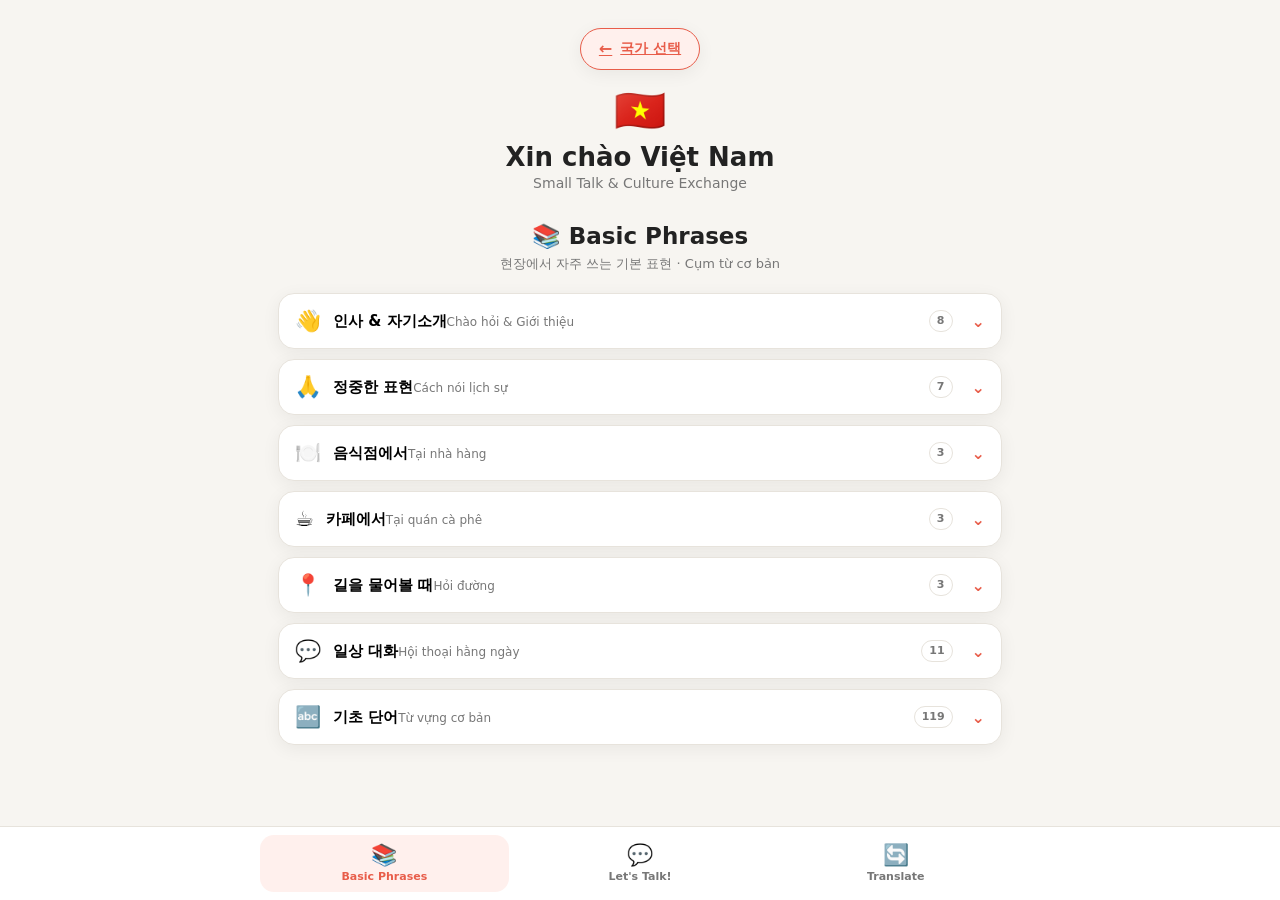
==== vietnam/index.html @ c441cb1d "Add files via upload" ====
<!DOCTYPE html>

<html lang="ko">
<head>
<meta charset="utf-8"/>
<meta content="width=device-width,initial-scale=1,viewport-fit=cover" name="viewport"/>
<meta content="#f7f5f1" name="theme-color"/>
<meta content="yes" name="mobile-web-app-capable"/>
<meta content="yes" name="apple-mobile-web-app-capable"/>
<meta content="default" name="apple-mobile-web-app-status-bar-style"/>
<meta content="HelloWorld" name="apple-mobile-web-app-title"/>
<link href="../manifest.webmanifest" rel="manifest"/>
<link href="../icons/icon-192.png" rel="apple-touch-icon"/>
<title>HelloWorld — Vietnam</title>
<link rel="stylesheet" href="../css/style.css">
</head>
<body>
<div class="app">
<header>
<a class="back" href="../index.html"><span class="back-arrow">←</span> 국가 선택</a>
<div class="logo">🇻🇳</div>
<h1>Xin chào Việt Nam</h1>
<div class="subtitle">Small Talk &amp; Culture Exchange</div>
</header>
<main>
<section class="screen" id="basic">
<div class="section-title">
<h2>📚 Basic Phrases</h2>
<p>현장에서 자주 쓰는 기본 표현 · Cụm từ cơ bản</p>
</div>
<div class="basic-accordion">
<div class="basic-item">
<button class="basic-toggle" id="basic-btn-0" onclick="toggleBasic(0)" type="button"><span class="basic-icon">👋</span><span class="basic-title"><span class="basic-ko">인사 &amp; 자기소개</span><span class="basic-id">Chào hỏi &amp; Giới thiệu</span></span><span class="basic-arrow">⌄</span></button>
<div class="basic-panel" id="basic-panel-0"><div class="phrase-list"><div class="phrase"><div class="ko">안녕하세요.</div><div class="vi">Xin chào!</div><div class="pron">씬 짜오</div></div><div class="phrase"><div class="ko">저는 한국에서 왔어요.</div><div class="vi">Tôi đến từ Hàn Quốc.</div><div class="pron">또이 덴 뜨 하안 꾸옥</div></div><div class="phrase"><div class="ko">만나서 반가워요.</div><div class="vi">Rất vui được gặp bạn.</div><div class="pron">럿 부이 드억 갑 반</div></div><div class="phrase"><div class="ko">이름이 뭐예요?</div><div class="vi">Bạn tên là gì?</div><div class="pron">반 뗀 라 지?</div></div><div class="phrase"><div class="ko">제 이름은 ○○이에요.</div><div class="vi">Tên tôi là ○○.</div><div class="pron">뗀 또이 라 ○○</div></div><div class="phrase"><div class="ko">어디에서 왔어요?</div><div class="vi">Bạn đến từ đâu?</div><div class="pron">반 덴 뜨 더우?</div></div><div class="phrase"><div class="ko">베트남에 처음 왔어요.</div><div class="vi">Đây là lần đầu tôi đến Việt Nam.</div><div class="pron">데이 라 런 더우 또이 덴 비엣 남</div></div><div class="phrase"><div class="ko">베트남이 좋아요.</div><div class="vi">Tôi thích Việt Nam.</div><div class="pron">또이 틱 비엣 남</div></div></div></div>
</div>
<div class="basic-item">
<button class="basic-toggle" id="basic-btn-1" onclick="toggleBasic(1)" type="button"><span class="basic-icon">🙏</span><span class="basic-title"><span class="basic-ko">정중한 표현</span><span class="basic-id">Cách nói lịch sự</span></span><span class="basic-arrow">⌄</span></button>
<div class="basic-panel" id="basic-panel-1"><div class="phrase-list"><div class="phrase"><div class="ko">감사합니다.</div><div class="vi">Cảm ơn.</div><div class="pron">깜 언</div></div><div class="phrase"><div class="ko">미안해요.</div><div class="vi">Xin lỗi.</div><div class="pron">씬 로이</div></div><div class="phrase"><div class="ko">괜찮습니다.</div><div class="vi">Không sao.</div><div class="pron">콩 싸오</div></div><div class="phrase"><div class="ko">부탁드려요.</div><div class="vi">Làm ơn nhé.</div><div class="pron">람 언 녜</div></div><div class="phrase"><div class="ko">잠시만 기다려 주세요.</div><div class="vi">Vui lòng đợi một chút.</div><div class="pron">부이 롱 더이 못 쭛</div></div><div class="phrase"><div class="ko">다시 말씀해 주세요.</div><div class="vi">Vui lòng nói lại.</div><div class="pron">부이 롱 노이 라이</div></div><div class="phrase"><div class="ko">잘 모르겠어요.</div><div class="vi">Tôi không hiểu rõ.</div><div class="pron">또이 콩 히우 로</div></div></div></div>
</div>
<div class="basic-item">
<button class="basic-toggle" id="basic-btn-2" onclick="toggleBasic(2)" type="button"><span class="basic-icon">🍽️</span><span class="basic-title"><span class="basic-ko">음식점에서</span><span class="basic-id">Tại nhà hàng</span></span><span class="basic-arrow">⌄</span></button>
<div class="basic-panel" id="basic-panel-2">
<div class="basic-kiosk-card">
<div class="basic-kiosk-title">🍽️ 자주 쓰는 표현</div>
<button class="kiosk-action" onclick="openKiosk('food-order')" type="button">🍽️ ○○ 주세요</button>
<button class="kiosk-action" onclick="openKiosk('food-question')" type="button">❓ ○○인가요?</button>
<button class="kiosk-action" onclick="openKiosk('food-request')" type="button">🙏 요청하기</button>
<div class="kiosk-result" hidden="" id="kiosk-result-food"></div>
</div>
<div class="basic-extra-title">다른 표현</div>
<div class="phrase-list">
<div class="phrase"><div class="ko">메뉴판을 볼 수 있을까요?</div><div class="vi">Tôi có thể xem thực đơn được không?</div><div class="pron">또이 꼬 테 쎔 특 던 드억 콩?</div></div>
<div class="phrase"><div class="ko">계산해 주세요.</div><div class="vi">Tính tiền giúp tôi.</div><div class="pron">띤 띠엔 줍 또이</div></div>
<div class="phrase"><div class="ko">물 한 병 주세요.</div><div class="vi">Cho tôi một chai nước.</div><div class="pron">쪼 또이 못 짜이 느억</div></div>
</div>
</div>
</div>
<div class="basic-item">
<button class="basic-toggle" id="basic-btn-3" onclick="toggleBasic(3)" type="button"><span class="basic-icon">☕</span><span class="basic-title"><span class="basic-ko">카페에서</span><span class="basic-id">Tại quán cà phê</span></span><span class="basic-arrow">⌄</span></button>
<div class="basic-panel" id="basic-panel-3">
<div class="basic-kiosk-card">
<div class="basic-kiosk-title">☕ 주문하기</div>
<button class="kiosk-action" onclick="openKiosk('cafe-menu')" type="button">☕ 메뉴 선택</button>
<button class="kiosk-action" onclick="openKiosk('cafe-option')" type="button">⚙️ 옵션 선택</button>
<div class="kiosk-result" hidden="" id="kiosk-result-cafe"></div>
</div>
<div class="basic-extra-title">다른 표현</div>
<div class="phrase-list">
<div class="phrase"><div class="ko">여기서 마실게요.</div><div class="vi">Tôi sẽ uống ở đây.</div><div class="pron">또이 세 우옹 어 데이</div></div>
<div class="phrase"><div class="ko">포장해 주세요.</div><div class="vi">Làm ơn gói mang đi.</div><div class="pron">람 언 고이 망 디</div></div>
<div class="phrase"><div class="ko">여기 좀 닦아 주세요.</div><div class="vi">Vui lòng lau chỗ này giúp tôi.</div><div class="pron">부이 롱 러우 쪼 나이 줍 또이</div></div>
</div>
</div>
</div>
<div class="basic-item">
<button class="basic-toggle" id="basic-btn-4" onclick="toggleBasic(4)" type="button"><span class="basic-icon">📍</span><span class="basic-title"><span class="basic-ko">길을 물어볼 때</span><span class="basic-id">Hỏi đường</span></span><span class="basic-arrow">⌄</span></button>
<div class="basic-panel" id="basic-panel-4">
<div class="basic-kiosk-card">
<div class="basic-kiosk-title">📍 장소를 선택하세요</div>
<button class="kiosk-action" onclick="openKiosk('loc-place')" type="button">📍 장소 선택</button>
<div class="kiosk-result" hidden="" id="kiosk-result-loc"></div>
</div>
<div class="basic-extra-title">다른 표현</div>
<div class="phrase-list">
<div class="phrase"><div class="ko">여기가 어디예요?</div><div class="vi">Đây là đâu?</div><div class="pron">데이 라 더우?</div></div>
<div class="phrase"><div class="ko">얼마나 걸려요?</div><div class="vi">Mất bao lâu?</div><div class="pron">멋 바오 러우?</div></div>
<div class="phrase"><div class="ko">도와주실 수 있나요?</div><div class="vi">Bạn có thể giúp tôi không?</div><div class="pron">반 꼬 테 줍 또이 콩?</div></div>
</div>
</div>
</div>
<div class="basic-item">
<button class="basic-toggle" id="basic-btn-5" onclick="toggleBasic(5)" type="button"><span class="basic-icon">💬</span><span class="basic-title"><span class="basic-ko">일상 대화</span><span class="basic-id">Hội thoại hằng ngày</span></span><span class="basic-arrow">⌄</span></button>
<div class="basic-panel" id="basic-panel-5"><div class="phrase-list"><div class="phrase"><div class="ko">오늘 어때요?</div><div class="vi">Hôm nay bạn thế nào?</div><div class="pron">홈 나이 반 테 나오?</div></div><div class="phrase"><div class="ko">무슨 일을 하세요?</div><div class="vi">Bạn làm nghề gì?</div><div class="pron">반 람 응에 지?</div></div><div class="phrase"><div class="ko">학생이에요?</div><div class="vi">Bạn là sinh viên à?</div><div class="pron">반 라 신 비엔 아?</div></div><div class="phrase"><div class="ko">무엇을 공부하세요?</div><div class="vi">Bạn học gì?</div><div class="pron">반 혹 지?</div></div><div class="phrase"><div class="ko">취미가 뭐예요?</div><div class="vi">Sở thích của bạn là gì?</div><div class="pron">서 틱 꾸어 반 라 지?</div></div><div class="phrase"><div class="ko">음악을 좋아해요?</div><div class="vi">Bạn thích âm nhạc không?</div><div class="pron">반 틱 암 녁 콩?</div></div><div class="phrase"><div class="ko">축구를 좋아해요?</div><div class="vi">Bạn thích bóng đá không?</div><div class="pron">반 틱 봉 다 콩?</div></div><div class="phrase"><div class="ko">한국 음식 좋아해요?</div><div class="vi">Bạn thích món ăn Hàn Quốc không?</div><div class="pron">반 틱 몬 안 한 꾸옥 콩?</div></div><div class="phrase"><div class="ko">한국에 가본 적 있어요?</div><div class="vi">Bạn đã từng đến Hàn Quốc chưa?</div><div class="pron">반 다 뜽 덴 한 꾸옥 쯔어?</div></div><div class="phrase"><div class="ko">주말에는 무엇을 해요?</div><div class="vi">Cuối tuần bạn thường làm gì?</div><div class="pron">꾸오이 뚜언 반 트엉 람 지?</div></div><div class="phrase"><div class="ko">오늘 날씨가 좋네요.</div><div class="vi">Hôm nay thời tiết đẹp nhỉ.</div><div class="pron">홈 나이 터이 띠엣 데프 니</div></div></div></div>
</div>
<div class="basic-item">
<button class="basic-toggle" id="basic-btn-6" onclick="toggleBasic(6)" type="button"><span class="basic-icon">🔤</span><span class="basic-title"><span class="basic-ko">기초 단어</span><span class="basic-id">Từ vựng cơ bản</span></span><span class="basic-arrow">⌄</span></button>
<div class="basic-panel" id="basic-panel-6"><div class="basic-sub-list"><div class="basic-subitem">
<button class="basic-sub-toggle" id="basic-sub-btn-vocab-people" onclick="toggleBasicSub('vocab-people')" type="button"><span class="basic-sub-title">🔤 사람</span><span class="basic-sub-arrow">⌄</span></button>
<div class="basic-sub-panel" id="basic-sub-panel-vocab-people"><div class="phrase-list"><div class="phrase"><div class="ko">나 / 저</div><div class="vi">Tôi / tôi</div><div class="pron">또이</div></div><div class="phrase"><div class="ko">너 / 당신</div><div class="vi">Bạn / anh / chị</div><div class="pron">반</div></div><div class="phrase"><div class="ko">당신</div><div class="vi">Bạn / anh / chị</div><div class="pron">반</div></div><div class="phrase"><div class="ko">우리</div><div class="vi">Chúng tôi / chúng ta</div><div class="pron">쭝 또이 / 쭝 따</div></div><div class="phrase"><div class="ko">그들</div><div class="vi">Họ</div><div class="pron">호</div></div><div class="phrase"><div class="ko">친구</div><div class="vi">Bạn bè</div><div class="pron">반 베</div></div><div class="phrase"><div class="ko">사람</div><div class="vi">Người</div><div class="pron">응으어이</div></div><div class="phrase"><div class="ko">남자</div><div class="vi">Đàn ông</div><div class="pron">단 옹</div></div><div class="phrase"><div class="ko">여자</div><div class="vi">Phụ nữ</div><div class="pron">푸 녀</div></div></div></div>
</div><div class="basic-subitem">
<button class="basic-sub-toggle" id="basic-sub-btn-vocab-question" onclick="toggleBasicSub('vocab-question')" type="button"><span class="basic-sub-title">🔤 의문사</span><span class="basic-sub-arrow">⌄</span></button>
<div class="basic-sub-panel" id="basic-sub-panel-vocab-question"><div class="phrase-list"><div class="phrase"><div class="ko">무엇</div><div class="vi">Gì</div><div class="pron">지</div></div><div class="phrase"><div class="ko">누구</div><div class="vi">Ai</div><div class="pron">아이</div></div><div class="phrase"><div class="ko">어디</div><div class="vi">Ở đâu</div><div class="pron">어 더우</div></div><div class="phrase"><div class="ko">언제</div><div class="vi">Khi nào</div><div class="pron">키 나오</div></div><div class="phrase"><div class="ko">왜</div><div class="vi">Tại sao</div><div class="pron">따이 싸오</div></div><div class="phrase"><div class="ko">어떻게</div><div class="vi">Như thế nào</div><div class="pron">느 테 나오</div></div><div class="phrase"><div class="ko">얼마 / 몇</div><div class="vi">Bao nhiêu / mấy</div><div class="pron">바오 니에우 / 머이</div></div><div class="phrase"><div class="ko">어느</div><div class="vi">Nào</div><div class="pron">나오</div></div></div></div>
</div><div class="basic-subitem">
<button class="basic-sub-toggle" id="basic-sub-btn-vocab-verbs" onclick="toggleBasicSub('vocab-verbs')" type="button"><span class="basic-sub-title">🔤 기본 동사</span><span class="basic-sub-arrow">⌄</span></button>
<div class="basic-sub-panel" id="basic-sub-panel-vocab-verbs"><div class="phrase-list"><div class="phrase"><div class="ko">있다</div><div class="vi">Có</div><div class="pron">꼬</div></div><div class="phrase"><div class="ko">없다</div><div class="vi">Không có</div><div class="pron">콩 꼬</div></div><div class="phrase"><div class="ko">먹다</div><div class="vi">Ăn</div><div class="pron">안</div></div><div class="phrase"><div class="ko">마시다</div><div class="vi">Uống</div><div class="pron">우옹</div></div><div class="phrase"><div class="ko">가다</div><div class="vi">Đi</div><div class="pron">디</div></div><div class="phrase"><div class="ko">오다</div><div class="vi">Đến</div><div class="pron">덴</div></div><div class="phrase"><div class="ko">보다</div><div class="vi">Xem</div><div class="pron">쎔</div></div><div class="phrase"><div class="ko">알다</div><div class="vi">Biết</div><div class="pron">비엣</div></div><div class="phrase"><div class="ko">이해하다</div><div class="vi">Hiểu</div><div class="pron">히에우</div></div><div class="phrase"><div class="ko">말하다</div><div class="vi">Nói</div><div class="pron">노이</div></div><div class="phrase"><div class="ko">듣다</div><div class="vi">Nghe</div><div class="pron">응에</div></div><div class="phrase"><div class="ko">기다리다</div><div class="vi">Chờ</div><div class="pron">쩌</div></div><div class="phrase"><div class="ko">도와주다</div><div class="vi">Giúp</div><div class="pron">줍</div></div><div class="phrase"><div class="ko">사다</div><div class="vi">Mua</div><div class="pron">무어</div></div><div class="phrase"><div class="ko">주다</div><div class="vi">Cho</div><div class="pron">쪼</div></div><div class="phrase"><div class="ko">가져오다</div><div class="vi">Mang đến</div><div class="pron">망 덴</div></div><div class="phrase"><div class="ko">찾다</div><div class="vi">Tìm</div><div class="pron">띰</div></div><div class="phrase"><div class="ko">좋아하다</div><div class="vi">Thích</div><div class="pron">틱</div></div><div class="phrase"><div class="ko">원하다</div><div class="vi">Muốn</div><div class="pron">무온</div></div><div class="phrase"><div class="ko">할 수 있다</div><div class="vi">Có thể</div><div class="pron">꼬 테</div></div><div class="phrase"><div class="ko">해도 된다</div><div class="vi">Được phép</div><div class="pron">드억 펩</div></div></div></div>
</div><div class="basic-subitem">
<button class="basic-sub-toggle" id="basic-sub-btn-vocab-state" onclick="toggleBasicSub('vocab-state')" type="button"><span class="basic-sub-title">🔤 상태·성질</span><span class="basic-sub-arrow">⌄</span></button>
<div class="basic-sub-panel" id="basic-sub-panel-vocab-state"><div class="phrase-list"><div class="phrase"><div class="ko">좋다</div><div class="vi">Tốt</div><div class="pron">똣</div></div><div class="phrase"><div class="ko">맛있다</div><div class="vi">Ngon</div><div class="pron">응온</div></div><div class="phrase"><div class="ko">맵다</div><div class="vi">Cay</div><div class="pron">까이</div></div><div class="phrase"><div class="ko">달다</div><div class="vi">Ngọt</div><div class="pron">응옷</div></div><div class="phrase"><div class="ko">뜨겁다</div><div class="vi">Nóng</div><div class="pron">농</div></div><div class="phrase"><div class="ko">차갑다</div><div class="vi">Lạnh</div><div class="pron">라인</div></div><div class="phrase"><div class="ko">크다</div><div class="vi">Lớn</div><div class="pron">런</div></div><div class="phrase"><div class="ko">작다</div><div class="vi">Nhỏ</div><div class="pron">뇨</div></div><div class="phrase"><div class="ko">많다</div><div class="vi">Nhiều</div><div class="pron">니에우</div></div><div class="phrase"><div class="ko">적다 / 조금</div><div class="vi">Ít / một chút</div><div class="pron">잇 / 못 쭛</div></div><div class="phrase"><div class="ko">빠르다</div><div class="vi">Nhanh</div><div class="pron">냐인</div></div><div class="phrase"><div class="ko">느리다</div><div class="vi">Chậm</div><div class="pron">쩜</div></div><div class="phrase"><div class="ko">비싸다</div><div class="vi">Đắt</div><div class="pron">닷</div></div><div class="phrase"><div class="ko">싸다</div><div class="vi">Rẻ</div><div class="pron">제</div></div><div class="phrase"><div class="ko">쉽다</div><div class="vi">Dễ</div><div class="pron">제</div></div><div class="phrase"><div class="ko">어렵다</div><div class="vi">Khó</div><div class="pron">코</div></div><div class="phrase"><div class="ko">바쁘다</div><div class="vi">Bận</div><div class="pron">번</div></div><div class="phrase"><div class="ko">피곤하다</div><div class="vi">Mệt</div><div class="pron">멧</div></div><div class="phrase"><div class="ko">괜찮다</div><div class="vi">Ổn</div><div class="pron">온</div></div></div></div>
</div><div class="basic-subitem">
<button class="basic-sub-toggle" id="basic-sub-btn-vocab-time" onclick="toggleBasicSub('vocab-time')" type="button"><span class="basic-sub-title">🔤 시간</span><span class="basic-sub-arrow">⌄</span></button>
<div class="basic-sub-panel" id="basic-sub-panel-vocab-time"><div class="phrase-list"><div class="phrase"><div class="ko">지금</div><div class="vi">Bây giờ</div><div class="pron">바이 저</div></div><div class="phrase"><div class="ko">오늘</div><div class="vi">Hôm nay</div><div class="pron">홈 나이</div></div><div class="phrase"><div class="ko">내일</div><div class="vi">Ngày mai</div><div class="pron">응아이 마이</div></div><div class="phrase"><div class="ko">어제</div><div class="vi">Hôm qua</div><div class="pron">홈 꽈</div></div><div class="phrase"><div class="ko">아침</div><div class="vi">Buổi sáng</div><div class="pron">부오이 싸앙</div></div><div class="phrase"><div class="ko">점심</div><div class="vi">Buổi trưa</div><div class="pron">부오이 쯩</div></div><div class="phrase"><div class="ko">저녁</div><div class="vi">Buổi tối</div><div class="pron">부오이 또이</div></div><div class="phrase"><div class="ko">나중에</div><div class="vi">Lát nữa</div><div class="pron">랏 느어</div></div><div class="phrase"><div class="ko">지금 바로</div><div class="vi">Ngay bây giờ</div><div class="pron">응아이 바이 저</div></div></div></div>
</div><div class="basic-subitem">
<button class="basic-sub-toggle" id="basic-sub-btn-vocab-places" onclick="toggleBasicSub('vocab-places')" type="button"><span class="basic-sub-title">🔤 장소</span><span class="basic-sub-arrow">⌄</span></button>
<div class="basic-sub-panel" id="basic-sub-panel-vocab-places"><div class="phrase-list"><div class="phrase"><div class="ko">여기</div><div class="vi">Ở đây</div><div class="pron">어 데이</div></div><div class="phrase"><div class="ko">거기 / 저기</div><div class="vi">Ở đó / đằng kia</div><div class="pron">어 도 / 당 끼아</div></div><div class="phrase"><div class="ko">화장실</div><div class="vi">Nhà vệ sinh</div><div class="pron">냐 베 신</div></div><div class="phrase"><div class="ko">식당</div><div class="vi">Nhà hàng</div><div class="pron">냐 항</div></div><div class="phrase"><div class="ko">카페</div><div class="vi">Quán cà phê</div><div class="pron">꽌 까 페</div></div><div class="phrase"><div class="ko">편의점</div><div class="vi">Cửa hàng tiện lợi</div><div class="pron">끄어 항 띠엔 러이</div></div><div class="phrase"><div class="ko">약국</div><div class="vi">Nhà thuốc</div><div class="pron">냐 투옥</div></div><div class="phrase"><div class="ko">병원</div><div class="vi">Bệnh viện</div><div class="pron">베엔 비엔</div></div><div class="phrase"><div class="ko">공항</div><div class="vi">Sân bay</div><div class="pron">선 바이</div></div><div class="phrase"><div class="ko">호텔</div><div class="vi">Khách sạn</div><div class="pron">칵 싼</div></div><div class="phrase"><div class="ko">은행</div><div class="vi">Ngân hàng</div><div class="pron">응언 항</div></div><div class="phrase"><div class="ko">시장</div><div class="vi">Chợ</div><div class="pron">쩌</div></div><div class="phrase"><div class="ko">상점</div><div class="vi">Cửa hàng</div><div class="pron">끄어 항</div></div></div></div>
</div><div class="basic-subitem">
<button class="basic-sub-toggle" id="basic-sub-btn-vocab-food" onclick="toggleBasicSub('vocab-food')" type="button"><span class="basic-sub-title">🔤 음식·음료</span><span class="basic-sub-arrow">⌄</span></button>
<div class="basic-sub-panel" id="basic-sub-panel-vocab-food"><div class="phrase-list"><div class="phrase"><div class="ko">음식</div><div class="vi">Đồ ăn</div><div class="pron">도 안</div></div><div class="phrase"><div class="ko">물</div><div class="vi">Nước</div><div class="pron">느억</div></div><div class="phrase"><div class="ko">밥</div><div class="vi">Cơm</div><div class="pron">껌</div></div><div class="phrase"><div class="ko">커피</div><div class="vi">Cà phê</div><div class="pron">까 페</div></div><div class="phrase"><div class="ko">차</div><div class="vi">Trà</div><div class="pron">짜</div></div><div class="phrase"><div class="ko">우유</div><div class="vi">Sữa</div><div class="pron">쓰어</div></div><div class="phrase"><div class="ko">설탕</div><div class="vi">Đường</div><div class="pron">드엉</div></div><div class="phrase"><div class="ko">닭고기</div><div class="vi">Thịt gà</div><div class="pron">띳 가</div></div><div class="phrase"><div class="ko">소고기</div><div class="vi">Thịt bò</div><div class="pron">띳 보</div></div><div class="phrase"><div class="ko">돼지고기</div><div class="vi">Thịt heo</div><div class="pron">띳 헤오</div></div><div class="phrase"><div class="ko">생선</div><div class="vi">Cá</div><div class="pron">까</div></div><div class="phrase"><div class="ko">채소</div><div class="vi">Rau</div><div class="pron">라우</div></div><div class="phrase"><div class="ko">과일</div><div class="vi">Trái cây</div><div class="pron">짜이 꺼이</div></div></div></div>
</div><div class="basic-subitem">
<button class="basic-sub-toggle" id="basic-sub-btn-vocab-direction" onclick="toggleBasicSub('vocab-direction')" type="button"><span class="basic-sub-title">🔤 방향·위치</span><span class="basic-sub-arrow">⌄</span></button>
<div class="basic-sub-panel" id="basic-sub-panel-vocab-direction"><div class="phrase-list"><div class="phrase"><div class="ko">왼쪽</div><div class="vi">Bên trái</div><div class="pron">벤 짜이</div></div><div class="phrase"><div class="ko">오른쪽</div><div class="vi">Bên phải</div><div class="pron">벤 파이</div></div><div class="phrase"><div class="ko">앞</div><div class="vi">Phía trước</div><div class="pron">피아 쯔억</div></div><div class="phrase"><div class="ko">뒤</div><div class="vi">Phía sau</div><div class="pron">피아 싸우</div></div><div class="phrase"><div class="ko">위</div><div class="vi">Phía trên</div><div class="pron">피아 쩬</div></div><div class="phrase"><div class="ko">아래</div><div class="vi">Phía dưới</div><div class="pron">피아 즈어이</div></div><div class="phrase"><div class="ko">안</div><div class="vi">Bên trong</div><div class="pron">벤 쫑</div></div><div class="phrase"><div class="ko">밖</div><div class="vi">Bên ngoài</div><div class="pron">벤 응오아이</div></div><div class="phrase"><div class="ko">가까이</div><div class="vi">Gần</div><div class="pron">건</div></div><div class="phrase"><div class="ko">멀리</div><div class="vi">Xa</div><div class="pron">싸</div></div></div></div>
</div><div class="basic-subitem">
<button class="basic-sub-toggle" id="basic-sub-btn-vocab-numbers" onclick="toggleBasicSub('vocab-numbers')" type="button"><span class="basic-sub-title">🔤 숫자</span><span class="basic-sub-arrow">⌄</span></button>
<div class="basic-sub-panel" id="basic-sub-panel-vocab-numbers"><div class="phrase-list"><div class="phrase"><div class="ko">하나</div><div class="vi">Một</div><div class="pron">못</div></div><div class="phrase"><div class="ko">둘</div><div class="vi">Hai</div><div class="pron">하이</div></div><div class="phrase"><div class="ko">셋</div><div class="vi">Ba</div><div class="pron">바</div></div><div class="phrase"><div class="ko">넷</div><div class="vi">Bốn</div><div class="pron">본</div></div><div class="phrase"><div class="ko">다섯</div><div class="vi">Năm</div><div class="pron">남</div></div><div class="phrase"><div class="ko">여섯</div><div class="vi">Sáu</div><div class="pron">싸우</div></div><div class="phrase"><div class="ko">일곱</div><div class="vi">Bảy</div><div class="pron">바이</div></div><div class="phrase"><div class="ko">여덟</div><div class="vi">Tám</div><div class="pron">땀</div></div><div class="phrase"><div class="ko">아홉</div><div class="vi">Chín</div><div class="pron">찐</div></div><div class="phrase"><div class="ko">열</div><div class="vi">Mười</div><div class="pron">므어이</div></div></div></div>
</div><div class="basic-subitem">
<button class="basic-sub-toggle" id="basic-sub-btn-vocab-polite" onclick="toggleBasicSub('vocab-polite')" type="button"><span class="basic-sub-title">🔤 기본 표현</span><span class="basic-sub-arrow">⌄</span></button>
<div class="basic-sub-panel" id="basic-sub-panel-vocab-polite"><div class="phrase-list"><div class="phrase"><div class="ko">네 / 예</div><div class="vi">Vâng / dạ</div><div class="pron">봉 / 자</div></div><div class="phrase"><div class="ko">아니요</div><div class="vi">Không</div><div class="pron">콩</div></div><div class="phrase"><div class="ko">감사합니다</div><div class="vi">Cảm ơn</div><div class="pron">깜 언</div></div><div class="phrase"><div class="ko">미안해요</div><div class="vi">Xin lỗi</div><div class="pron">씬 로이</div></div><div class="phrase"><div class="ko">부탁해요</div><div class="vi">Làm ơn</div><div class="pron">람 언</div></div><div class="phrase"><div class="ko">괜찮아요</div><div class="vi">Không sao</div><div class="pron">콩 싸오</div></div><div class="phrase"><div class="ko">잠시만</div><div class="vi">Một chút / chờ một chút</div><div class="pron">못 쭛 / 쪄 못 쭛</div></div></div></div>
</div></div></div>
</div>
</div>
</section>
<section class="screen" hidden="" id="talk">
<div class="section-title">
<h2>💬 Let's Talk!</h2>
<p>대화 주제를 선택하세요 · Chọn chủ đề trò chuyện</p>
</div>
<div class="topic-grid" id="topicPicker">
<button class="topic" onclick="openTopic('food')"><div class="emoji">🍜</div><div class="ko">음식 &amp; 카페</div><div class="vi">Ẩm thực &amp; Cà phê</div></button>
<button class="topic" onclick="openTopic('music')"><div class="emoji">🎵</div><div class="ko">음악</div><div class="vi">Âm nhạc</div></button>
<button class="topic" onclick="openTopic('sports')"><div class="emoji">⚽</div><div class="ko">스포츠</div><div class="vi">Thể thao</div></button>
<button class="topic" onclick="openTopic('school')"><div class="emoji">🏫</div><div class="ko">일 &amp; 학교</div><div class="vi">Công việc &amp; Trường học</div></button>
<button class="topic" onclick="openTopic('korea')"><div class="emoji">🇰🇷</div><div class="ko">한국 문화</div><div class="vi">Văn hóa Hàn Quốc</div></button>
</div>
<div id="talkFlow"></div>
</section>
<section class="screen" hidden="" id="translate">
<div class="section-title">
<h2>🔄 Translate</h2>
<p>한국어 ↔ 베트남어 · 글로 주고받는 양방향 통역</p>
</div>
<div class="translation-box">
<div class="dir-row">
<div class="dir-chip" id="dirFrom">🇰🇷 한국어</div>
<button aria-label="방향 바꾸기" class="swap-btn" id="swapBtn" onclick="swapDirection()" type="button">⇄</button>
<div class="dir-chip" id="dirTo">🇻🇳 Tiếng Việt</div>
</div>
<textarea class="tr-input" id="srcText" oninput="updateCounter()" onkeydown="inputKey(event)" placeholder="번역할 문장을 입력하세요." rows="3"></textarea>
<div class="tr-meta">
<span id="charCount">0자</span>
<span class="tr-hint">Ctrl/⌘ + Enter 로도 번역</span>
</div>
<div class="tr-actions">
<button class="tr-go" onclick="runTranslate()" type="button">🔄 번역하기</button>
<button class="tr-clear" onclick="clearInput()" type="button">지우기</button>
</div>
</div>
<div id="trResult"></div>
<div class="tr-quick">
<div class="tr-quick-label">⚡ 자주 쓰는 문장</div>
<div class="tr-quick-list">
<button class="tr-quick-btn" onclick="quickFill('너무 비싸요.')" type="button">너무 비싸요</button>
<button class="tr-quick-btn" onclick="quickFill('화장실이 어디예요?')" type="button">화장실이 어디예요?</button>
<button class="tr-quick-btn" onclick="quickFill('도와주세요.')" type="button">도와주세요</button>
<button class="tr-quick-btn" onclick="quickFill('이거 매워요?')" type="button">이거 매워요?</button>
<button class="tr-quick-btn" onclick="quickFill('다시 말씀해 주세요.')" type="button">다시 말씀해 주세요</button>
<button class="tr-quick-btn" onclick="quickFill('계산해 주세요.')" type="button">계산해 주세요</button>
</div>
</div>
<div class="tr-history" hidden="" id="trHistoryWrap">
<div class="tr-history-head">
<span>🕘 최근 번역</span>
<button class="tr-history-clear" onclick="clearHistory()" type="button">전체 삭제</button>
</div>
<div id="trHistory"></div>
</div>
<div class="note">
    🔤 기초 단어는 온라인 번역보다 먼저 앱 사전에서 찾습니다.<br/>
    📚 앱에 들어 있는 문장은 <b>인터넷 없이</b> 즉시 번역됩니다.<br/>
    🌐 기초 어휘·앱 문장에 없는 문장은 온라인 번역을 사용합니다.<br/>
    발음은 베트남어 발음을 한국어로 쉽게 읽을 수 있도록 옮긴 표기입니다.
  </div>
</section>
<div class="big-view" hidden="" id="bigView" onclick="closeBig()">
<div class="big-inner">
<div class="big-label">상대에게 보여주세요</div>
<div class="big-text" id="bigText"></div>
<div class="big-sub" id="bigSub"></div>
<div class="big-close">화면을 누르면 닫힙니다</div>
</div>
</div>
</main>
</div>
<nav class="bottom-nav">
<div class="bottom-nav-inner">
<button class="nav-btn active" id="nav-basic" onclick="showTab('basic')"><span class="nav-icon">📚</span><span class="nav-label">Basic Phrases</span></button>
<button class="nav-btn" id="nav-talk" onclick="showTab('talk')"><span class="nav-icon">💬</span><span class="nav-label">Let's Talk!</span></button>
<button class="nav-btn" id="nav-translate" onclick="showTab('translate')"><span class="nav-icon">🔄</span><span class="nav-label">Translate</span></button>
</div>
</nav>
<script src="../data/vietnam.js"></script>
<script>
/* Let's Talk 대화 데이터 — 한국어/베트남어/발음이 한자리에 있습니다.
   발음은 데이터로 저장되며 실행 중에 생성하지 않습니다. */
let topics={};

// Static Vietnamese dataset: no online translation is used for Let's Talk.

// 베트남어 한글 발음: 자주 쓰이는 표현을 기준으로 한 실사용용 근사 표기입니다.
const VI_PRON_WORDS={
'nướng':'느엉',
'Busan':'부산','Hàn Quốc':'한 꾸옥','Jeju':'제주','K-pop':'케이팝','Netflix':'넷플릭스','Seoul':'서울','ai':'아이','americano':'아메리까노','anh':'아인','atm':'에이티엠','ballad':'발라드','bao':'바오','bay':'바이','biết':'비엣','biển':'비엔','biệt':'비엣','bulgogi':'불고기','busan':'부산','buýt':'부잇','buổi':'부오이','bà':'바','bài':'바이','bánh':'바인','bè':'베','bò':'보','bóng':'봉','bún':'분','bơ':'버','bơi':'버이','bạn':'반','bạn bè':'반 베','bảy':'바이','bận':'번','bắt':'밧','bằng':'방','bệnh':'베인','bị':'비','bốn':'본','bộ':'보','bởi':'버이','ca':'까','canh':'까인','cappuccino':'까푸치노','cay':'까이','chai':'짜이','chanh':'짜인','chiên':'찌엔','chiếc':'찌엑','cho':'쪼','chua':'쭈어','chuyện':'쭈옌','chuẩn':'쭈언','chào':'짜오','chày':'짜이','chín':'찐','chút':'쭛','chơi':'쩌이','chưa':'쯔어','chả':'짜','chậm':'쩜','chị':'찌','chọn':'쫀','chỗ':'쪼','chờ':'쩌','chợ':'쩌','chụp':'쭙','con':'꼰','croissant':'크루아상','cuối':'꾸오이','cuốn':'꾸온','cuộc':'꾸옥','cà':'까','cá':'까','các':'깍','cách':'까익','câu':'꺼우','cây':'꺼이','có':'꼬','cô':'꼬','công':'꽁','cùng':'꿍','căng':'깡','cũng':'꿍','cơm':'껌','cả':'까','cảm':'깜','cảnh':'까인','cần':'껀','cầu':'꺼우','cố':'꼬','cốc':'꼭','cổ':'꼬','cỡ':'꺼','cụ':'꾸','của':'꾸어','cửa':'끄어','dance':'댄스','dj':'디제이','doanh':'조아인','du':'주','dành':'자인','dạ':'자','dẫn':'전','dễ':'제','dịch':'직','dục':'죽','dừa':'즈어','dự':'즈','em':'엠','espresso':'에스프레소','ga':'가','gia':'자','gian':'지안','giàu':'자우','giá':'자','giúp':'줍','giải':'자이','giới':'저이','giờ':'저','gà':'가','gì':'지','gói':'고이','gần':'건','gần đây':'건 데이','gắng':'강','gặp':'갑','gỏi':'고이','hai':'하이','hanbok':'한복','hay':'하이','heo':'헤오','hiểu':'히에우','hiện':'히엔','hiệu':'히에우','hoàn':'호안','hoặc':'호악','hàn':'한','hàng':'항','hát':'핫','hình':'힌','hòa':'호아','hóa':'호아','hôm':'홈','hơi':'허이','hơn':'헌','hấp':'헙','hằng':'항','hệ':'헤','họ':'호','học':'혹','hỏa':'호아','hỏi':'호이','hợp':'헙','internet':'인터넷','jeju':'제주','k':'케이','karaoke':'까라오께','kem':'껨','khi':'키','khiến':'키엔','khoảng':'콰앙','khoảnh':'코아인','khoẻ':'콰에','khá':'카','khác':'칵','khách':'칵','khí':'키','khó':'코','không':'콩','khăn':'칸','khẩu':'커우','khắc':'칵','khỏe':'콰에','kia':'끼아','kimchi':'김치','kinh':'낀','kể':'께','kỹ':'끼','la':'라','lai':'라이','latte':'라떼','loại':'로아이','luôn':'루온','ly':'리','là':'라','làm':'람','lâu':'러우','lòng':'롱','lông':'롱','lúc':'룩','lương':'르엉','lạc':'락','lại':'라이','lạnh':'라인','lần':'런','lắm':'람','lịch':'릭','lối':'로이','lồng':'롱','lỗi':'로이','lớn':'런','lời':'러이','lợi':'러이','mai':'마이','mang':'망','miệng':'미엥','mua':'무어','muối':'무오이','muốn':'무온','mì':'미','mình':'밍','mía':'미아','mò':'모','món':'몬','môn':'몬','mùa':'무어','mùi':'무이','mười':'므어이','mất':'멋','mấy':'머이','mệt':'멧','mỗi':'모이','một':'못','mới':'머이','mức':'믁','nam':'남','nay':'나이','nem':'넴','netflix':'넷플릭스','ngay':'응아이','nghe':'응에','nghiệp':'응이엡','nghỉ':'응이','ngon':'응온','ngoài':'응오아이','ngành':'응아인','ngày':'응아이','ngân':'응언','ngơi':'응어이','người':'응으어이','ngọc':'응옥','ngọt':'응옷','nhanh':'냐인','nhau':'냐우','nhiêu':'니에우','nhiều':'니에우','nhà':'냐','nhàng':'냥','nhé':'녜','nhóm':'뇸','như':'느','nhạc':'냑','nhảy':'냐이','nhất':'녓','nhẹ':'녜','nhỏ':'뇨','nhớ':'녀','nhỡ':'녀','những':'니응','nào':'나오','này':'나이','nâu':'너우','nên':'넨','nói':'노이','nóng':'농','năm':'남','năng':'낭','nơi':'너이','nước':'느억','nấu':'너우','nặng':'낭','nếu':'네우','nếu như':'네우 느','nổi':'노이','phim':'핌','phát':'팟','phê':'페','phòng':'퐁','phương':'프엉','phải':'파이','phần':'펀','phố':'포','phộng':'퐁','phở':'퍼','phụ':'푸','pop':'팝','qua':'꽈','quan':'꽌','quen':'꾸엔','quán':'꽌','quả':'꽈','quốc':'꾸옥','ra':'자','rau':'라우','riêng':'지엥','rán':'잔','rất':'럿','rẻ':'제','rồi':'조이','sa':'사','sao':'싸오','sau':'싸우','seoul':'서울','sinh':'신','siêu':'씨에우','smoothie':'스무디','suối':'쑤오이','sáng':'쌍','sát':'쌋','sáu':'싸우','sân':'선','sô':'쏘','sôi':'쏘이','sĩ':'시','sạn':'싼','sầu':'써우','sẽ':'세','sếp':'셉','số':'쏘','sống':'송','sốt':'쏫','sở':'써','sữa':'쓰어','taekwondo':'태권도','thao':'타오','thay':'타이','theo':'테오','thiệu':'티에우','thoại':'토아이','thoảng':'토앙','thuốc':'투옥','thuộc':'투옥','thành':'타인','thêm':'템','thì':'티','thích':'틱','thói':'토이','thú':'투','thường':'트엉','thưởng':'트엉','thấy':'터이','thẳng':'탕','thế':'테','thể':'테','thỉnh':'틴','thị':'티','thịt':'팃','thống':'통','thời':'터이','thứ':'트','thức':'특','thử':'트으','tin':'띤','tiếng':'띠엥','tiếp':'띠엡','tiết':'띠엣','tiền':'띠엔','tiệc':'띠엑','tiện':'띠엔','toilet':'또일렛','topping':'토핑','trong':'쫑','truyền':'쯔옌','trà':'짜','trách':'짜익','trái':'짜이','tráng':'짱','trên':'쩬','trưa':'쯔어','trưng':'쯩','trước':'쯔억','trường':'쯔엉','trạm':'짬','trận':'쩐','trẻ':'째','trợ':'쩌','trứng':'쯩','trực':'쯕','tuyệt':'뚜옛','tuần':'뚜언','tv':'띠비','tàu':'따우','tám':'땀','tâm':'떰','tây':'떠이','tên':'뗀','tìm':'띰','tính':'띤','tò':'또','tôi':'또이','tôm':'똠','tùy':'뚜이','tươi':'뜨어이','tương':'뜨엉','tại':'따이','tấm':'떰','tập':'떱','tế':'떼','tỏa':'또아','tối':'또이','tốt':'똣','từ':'뜨','từng':'뜽','tự':'뜨','uống':'우옹','video':'비디오','viên':'비엔','việc':'비엑','viện':'비엔','việt':'비엣','vui':'부이','và':'바','vào':'바오','vâng':'봉','vé':'베','vì':'비','văn':'반','văn hóa':'반 호아','vũ':'부','vận':'번','vậy':'버이','vẻ':'베','về':'베','vệ':'베','vị':'비','với':'버이','vụ':'부','vừa':'브어','xa':'싸','xe':'쎄','xem':'쎔','xin':'씬','xoài':'쏘아이','xuyên':'쑤옌','xuất':'쑤엇','xèo':'쎄오','xúc':'쑥','yêu':'이에우','à':'아','án':'안','áo':'아오','âm':'엄','ép':'엡','ít':'잇','ông':'옹','ăn':'안','đang':'당','đen':'덴','đi':'디','điều':'디에우','điểm':'디엠','điện':'디엔','đá':'다','đâu':'더우','đây':'데이','đã':'다','đình':'딘','đó':'도','đường':'드엉','được':'드억','đại':'다이','đảo':'다오','đấu':'더우','đầu':'더우','đậu':'더우','đắt':'닷','đằng':'당','đặc':'닥','đặt':'닷','đẹp':'뎁','đến':'덴','đề':'데','để':'데','địa':'디아','định':'딘','đồ':'도','đồn':'돈','đồng':'동','độ':'도','đội':'도이','động':'동','đợi':'더이','đủ':'두','đừng':'등','ơn':'언','ảnh':'아인','ổ':'오','ổn':'온','ớt':'엇','ở':'어'
};

// 베트남어 발음은 단순 철자 변환이 아니라 자주 쓰이는 구/어휘를 우선 처리한 뒤
// 개별 단어를 변환합니다. 따라서 "Xin lỗi"처럼 두 단어가 결합된 표현도 제대로 표기됩니다.
const VI_PRON_PHRASES={
'cửa hàng tiện lợi':'끄어 항 띠엔 러이','văn hóa hàn quốc':'반 호아 한 꾸옥','có ngon không':'꼬 응온 콩','có nóng không':'꼬 농 콩','có ngọt không':'꼬 응옷 콩','giá bao nhiêu':'자 바오 니에우','chờ một chút':'쩌 못 쭛','có cay không':'꼬 까이 콩','đồng nghiệp':'동 응이엡','nhà vệ sinh':'냐 베 신','thường nghe':'트엉 응에','địa phương':'디아 프엉','đến từ đâu':'덴 뜨 더우','điện thoại':'디엔 토아이','không sao':'콩 싸오','công việc':'꽁 비엑','tên là gì':'뗀 라 지','bao nhiêu':'바오 니에우','bệnh viện':'베인 비엔','khách sạn':'칵 싼','bạn thích':'반 틱','tôi thích':'또이 틱','mua ở đâu':'무어 어 더우','rất thích':'럿 틱','cơm chiên':'껌 찌엔','xin chào':'씬 짜오','một chút':'못 쭛','hàn quốc':'한 꾸옥','việt nam':'비엣 남','trái cây':'짜이 꺼이','thể thao':'테 타오','ngày mai':'응아이 마이','giúp tôi':'줍 또이','tôi muốn':'또이 무온','xin lỗi':'씬 로이','văn hóa':'반 호아','rất vui':'럿 부이','gặp bạn':'갑 반','lần đầu':'런 더우','hôm nay':'홈 나이','hôm qua':'홈 꽈','tại sao':'따이 싸오','thế nào':'테 나오','sân bay':'선 바이','tôi cần':'또이 껀','đặt chỗ':'닷 쪼','gần đây':'건 데이','bài hát':'바이 핫','âm nhạc':'엄 냑','bulgogi':'불고기','cảm ơn':'깜 언','làm ơn':'람 언','cà phê':'까 페','bạn bè':'반 베','có thể':'꼬 테','bạn có':'반 꼬','kimchi':'김치','ở đâu':'어 더우','ca sĩ':'까 시','k-pop':'케이팝'
};
function viPron(text){
  let s=(text||'').trim();
  if(!s) return '';
  // 가장 긴 구부터 치환합니다. 괄호/구두점은 별도로 보존합니다.
  const phrases=Object.keys(VI_PRON_PHRASES).sort((a,b)=>b.length-a.length);
  const marked=[];
  phrases.forEach(ph=>{
    const re=new RegExp('(^|[^\\p{L}])('+ph.replace(/[.*+?^${}()|[\]\\]/g,'\\$&')+')(?=$|[^\\p{L}])','giu');
    s=s.replace(re,(m,pre)=>{const token='§'+marked.length+'§';marked.push(VI_PRON_PHRASES[ph]);return pre+token;});
  });
  s=s.split(/(§\d+§)/).map(part=>{
    const m=part.match(/^§(\d+)§$/); if(m) return marked[Number(m[1])]||'';
    return part.split(/(\s+)/).map(tok=>{
      const m2=tok.match(/^([^\p{L}]*)([\p{L}À-ỹ-]+)([^\p{L}]*)$/u);
      if(!m2) return tok;
      const word=m2[2].toLowerCase();
      return m2[1]+(VI_PRON_WORDS[word]||m2[2])+m2[3];
    }).join('');
  }).join('');
  return s.replace(/§\d+§/g,'').replace(/\s{2,}/g,' ').trim();
}


function closeBasicAccordions(){
  // Basic Phrases의 1단계/2단계 아코디언을 모두 닫습니다.
  document.querySelectorAll("#basic .basic-panel.open,#basic .basic-sub-panel.open").forEach(el=>el.classList.remove("open"));
  document.querySelectorAll("#basic .basic-toggle.open,#basic .basic-sub-toggle.open").forEach(el=>el.classList.remove("open"));
}

function toggleBasicSub(key){
  const panel=document.getElementById("basic-sub-panel-"+key);
  const btn=document.getElementById("basic-sub-btn-"+key);
  const wasOpen=panel.classList.contains("open");
  const parent=btn.closest(".basic-panel");
  // 같은 1단계 메뉴 안에서는 한 번에 하나의 2단계만 엽니다.
  parent.querySelectorAll(".basic-sub-panel.open").forEach(el=>el.classList.remove("open"));
  parent.querySelectorAll(".basic-sub-toggle.open").forEach(el=>el.classList.remove("open"));
  if(!wasOpen){panel.classList.add("open");btn.classList.add("open");}
}

function toggleBasic(index){
  const panel=document.getElementById("basic-panel-"+index);
  const btn=document.getElementById("basic-btn-"+index);
  const wasOpen=panel.classList.contains("open");
  // 다른 1단계 메뉴를 누르는 순간 기존의 2단계까지 모두 초기화합니다.
  closeBasicAccordions();
  if(!wasOpen){panel.classList.add("open");btn.classList.add("open");}
}

/* 한국어 조사(은/는) 자동 선택 */
function capFirst(t){return t?t.charAt(0).toUpperCase()+t.slice(1):t;}
function josaEunNeun(w){
  const c=(w||'').slice(-1); const code=c.charCodeAt(0);
  if(code>=0xAC00&&code<=0xD7A3) return ((code-0xAC00)%28)?'은':'는';
  return '은';
}

/* 키오스크 데이터 — 한국어/베트남어/발음을 한자리에서 관리합니다.
   발음은 검수된 값이며 자동 생성하지 않습니다. */
const KIOSK_DATA={
  'food-order':{target:'kiosk-result-food',title:'무엇을 주문할까요?',choices:[
    ['쌀국수','phở','퍼'],['분짜','bún chả','분 짜'],['반미','bánh mì','바인 미'],
    ['껌떰(덮밥)','cơm tấm','껌 떰'],['반쎄오','bánh xèo','바인 쎄오'],
    ['월남쌈','gỏi cuốn','고이 꾸온'],['짜조(튀김롤)','nem rán','넴 잔'],
    ['볶음면','mì xào','미 싸오'],['볶음밥','cơm chiên','껌 찌엔'],
    ['밥','cơm','껌'],['물','nước','느억']
  ],template:(x)=>({ko:x[0]+' 주세요.',vi:'Cho tôi '+x[1]+'.',pron:'쪼 또이 '+x[2]}),
    alternate:(x)=>({ko:x[0]+' 있나요?',vi:'Có '+x[1]+' không?',pron:'꼬 '+x[2]+' 콩?'})},
  'food-question':{target:'kiosk-result-food',title:'무엇을 물어볼까요?',choices:[
    ['매운가요?','Món này có cay không?','몬 나이 꼬 까이 콩?'],
    ['뜨거운가요?','Món này có nóng không?','몬 나이 꼬 농 콩?'],
    ['달아요?','Món này có ngọt không?','몬 나이 꼬 응옷 콩?'],
    ['맛있나요?','Món này có ngon không?','몬 나이 꼬 응온 콩?'],
    ['고기가 들어 있나요?','Món này có thịt không?','몬 나이 꼬 팃 콩?'],
    ['포장할 수 있나요?','Có thể gói mang đi không?','꼬 테 고이 망 디 콩?'],
    ['여기서 먹을 수 있나요?','Có thể ăn ở đây không?','꼬 테 안 어 데이 콩?'],
    ['지금 주문할 수 있나요?','Bây giờ gọi món được không?','버이 저 고이 몬 드억 콩?']
  ],template:(x)=>({ko:x[0],vi:x[1],pron:x[2]})},
  'food-request':{target:'kiosk-result-food',title:'어떻게 요청할까요?',choices:[
    ['맵지 않게 해주세요.','Làm ơn đừng cay.','람 언 등 까이.'],
    ['물 한 병 주세요.','Cho tôi một chai nước.','쪼 또이 못 짜이 느억.'],
    ['얼음은 빼 주세요.','Không cho đá nhé.','콩 쪼 다 녜.'],
    ['조금만 주세요.','Cho tôi một ít thôi.','쪼 또이 못 잇 토이.'],
    ['계산해 주세요.','Tính tiền giúp tôi.','띤 띠엔 줍 또이.']
  ],template:(x)=>({ko:x[0],vi:x[1],pron:x[2]})},
  'cafe-menu':{target:'kiosk-result-cafe',title:'메뉴를 선택하세요',choices:[
    ['연유 커피(아이스)','cà phê sữa đá','까 페 쓰어 다'],
    ['블랙 커피(아이스)','cà phê đen đá','까 페 덴 다'],
    ['코코넛 커피','cà phê dừa','까 페 즈어'],
    ['아메리카노','americano','아메리까노'],
    ['밀크티','trà sữa','짜 쓰어'],['아이스티','trà đá','짜 다'],['차','trà','짜'],
    ['생과일주스','nước ép trái cây','느억 엡 짜이 꺼이'],
    ['스무디','sinh tố','신 또'],['생수','nước suối','느억 쑤오이'],
    ['케이크','bánh ngọt','바인 응옷'],['반미','bánh mì','바인 미']
  ],template:(x)=>({ko:x[0]+' 주세요.',vi:'Cho tôi '+x[1]+'.',pron:'쪼 또이 '+x[2]}),
    alternate:(x)=>({ko:x[0]+' 있나요?',vi:'Có '+x[1]+' không?',pron:'꼬 '+x[2]+' 콩?'})},
  'cafe-option':{target:'kiosk-result-cafe',title:'옵션을 선택하세요',choices:[
    ['아이스로 주세요.','Cho đá nhé.','쪼 다 녜.'],
    ['뜨겁게 주세요.','Cho nóng nhé.','쪼 농 녜.'],
    ['작은 사이즈로 주세요.','Cho cỡ nhỏ nhé.','쪼 꺼 뇨 녜.'],
    ['중간 사이즈로 주세요.','Cho cỡ vừa nhé.','쪼 꺼 브어 녜.'],
    ['큰 사이즈로 주세요.','Cho cỡ lớn nhé.','쪼 꺼 런 녜.'],
    ['설탕은 조금만 주세요.','Cho ít đường nhé.','쪼 잇 드엉 녜.']
  ],template:(x)=>({ko:x[0],vi:x[1],pron:x[2]})},
  'loc-place':{target:'kiosk-result-loc',title:'장소를 선택하세요',choices:[
    ['화장실','nhà vệ sinh','냐 베 신'],['편의점','cửa hàng tiện lợi','끄어 항 띠엔 러이'],
    ['식당','nhà hàng','냐 항'],['카페','quán cà phê','꽌 까 페'],
    ['약국','nhà thuốc','냐 투옥'],['병원','bệnh viện','베인 비엔'],
    ['ATM','máy ATM','마이 에이티엠'],['출구','lối ra','로이 자'],
    ['공항','sân bay','선 바이'],['버스 정류장','trạm xe buýt','짬 쎄 부잇'],
    ['기차역','ga tàu','가 따우'],['호텔','khách sạn','칵 싼'],
    ['은행','ngân hàng','응언 항'],['시장','chợ','쩌'],
    ['경찰서','đồn công an','돈 꽁 안']
  ],template:(x)=>({ko:x[0]+josaEunNeun(x[0])+' 어디예요?',vi:capFirst(x[1])+' ở đâu?',pron:x[2]+' 어 더우?'}),
    alternate:(x)=>({ko:x[0]+'에 어떻게 가나요?',vi:'Đi đến '+x[1]+' như thế nào?',pron:'디 덴 '+x[2]+' 느 테 나오?'})}
};
function renderKioskSentence(r, label){
  return '<div class="kiosk-sentence"><div class="kiosk-sentence-label">'+label+'</div><div class="ko">'+esc(r.ko)+'</div><div class="vi">'+esc(r.vi)+'</div><div class="pron">'+esc(r.pron)+'</div></div>';
}
function openKiosk(key){
  const d=KIOSK_DATA[key]; if(!d)return;
  const target=document.getElementById(d.target); if(!target)return;
  target.hidden=false;
  target.innerHTML='<div style="font-weight:800;margin-bottom:8px">'+d.title+'</div><div class="kiosk-menu">'+d.choices.map((x,i)=>'<button class="kiosk-choice" type="button" onclick="selectKiosk(\''+key+'\','+i+')">'+x[0]+'</button>').join('')+'</div><div class="kiosk-sentence-area" id="'+d.target+'-sentence-area"></div><button class="kiosk-close" type="button" onclick="closeKiosk(\''+d.target+'\')">닫기</button>';
  document.querySelectorAll('.kiosk-result').forEach(el=>{if(el!==target){el.hidden=true;el.innerHTML='';}});
}
function selectKiosk(key,i){
  const d=KIOSK_DATA[key]; const x=d.choices[i]; const target=document.getElementById(d.target); if(!target)return;
  const area=document.getElementById(d.target+'-sentence-area'); if(!area)return;
  const r=d.template(x);
  let html=renderKioskSentence(r,'사용할 문장');
  if(d.alternate) html+=renderKioskSentence(d.alternate(x),'다른 표현');
  area.innerHTML=html;
  target.hidden=false;
  area.scrollIntoView({behavior:'smooth',block:'nearest'});
}
function closeKiosk(id){const el=document.getElementById(id);if(el){el.hidden=true;el.innerHTML='';}}

let currentTopicKey=null;

function showTab(id){
  // 탭을 다시 선택하거나 다른 탭으로 이동하면 Basic Phrases의
  // 1단계/2단계 아코디언 상태를 초기화합니다.
  closeBasicAccordions();
  if(id==="talk"){resetTalk();}
  ["basic","talk","translate"].forEach(x=>document.getElementById(x).hidden=x!==id);
  ["basic","talk","translate"].forEach(x=>document.getElementById("nav-"+x).classList.toggle("active",x===id));
  window.scrollTo({top:0,behavior:"smooth"});
}

async function openTopic(key){
  if(languageDataReady) await languageDataReady;
  if(!topics || !topics[key]){
    console.error("Let's Talk data is not ready:", key);
    return;
  }
  currentTopicKey=key;
  document.getElementById("topicPicker").style.display="none";
  renderQuestionList();
  window.scrollTo({top:0,behavior:"smooth"});
}

function closeTopic(){
  resetTalk();
  window.scrollTo({top:0,behavior:"smooth"});
}

function resetTalk(){
  currentTopicKey=null;
  document.getElementById("topicPicker").style.display="";
  document.getElementById("talkFlow").innerHTML="";
}

/* 베트남어(대) → 발음(중) → 한국어(소) 3단 표기 */
function trio(o){
  return '<span class="t-vi">'+o.vi+'</span>'+
         '<span class="t-pron">'+o.pron+'</span>'+
         '<span class="t-ko">'+o.ko+'</span>';
}

function backBtn(action,label){
  return '<button class="back" onclick="'+action+'"><span class="back-arrow">←</span>'+label+'</button>';
}

function renderQuestionList(){
  const t=topics[currentTopicKey];
  const out=document.getElementById("talkFlow");
  if(!t||!out) return;
  out.innerHTML=backBtn("closeTopic()","주제 선택으로")+
    '<div class="section-title"><h2>'+t.title+'</h2><p>질문을 누르면 예시 답변이, 답변을 누르면 꼬리 질문이 펼쳐집니다.</p></div>'+
    '<div class="question-btn-list">'+t.q.map((q,i)=>
      '<div class="q-item">'+
        '<button class="question-btn" id="qbtn-'+i+'" onclick="toggleQuestion('+i+')">'+
          '<span class="qnum">'+(i+1)+'</span>'+
          '<span class="qtext">'+trio(q)+'</span>'+
          '<span class="qtoggle">⌄</span>'+
        '</button>'+
        '<div class="q-panel" id="qpanel-'+i+'">'+
          '<div class="choice-label">💡 이렇게 대답해 보세요 · Hãy trả lời như thế này</div>'+
          '<div class="choice-list">'+q.choices.map((c,ci)=>
            '<div class="choice-item">'+
              '<button class="choice-btn" id="cbtn-'+i+'-'+ci+'" onclick="toggleChoice('+i+','+ci+')">'+
                '<span class="ctext">'+trio(c)+'</span>'+
                '<span class="ctoggle">⌄</span>'+
              '</button>'+
              '<div class="followup-list" id="flist-'+i+'-'+ci+'">'+
                '<div class="fl-label">💬 꼬리 질문 · Câu hỏi tiếp theo</div>'+
                c.followups.map((f,fi)=>
                  '<article class="followup-item">'+
                    '<div class="fnum">FOLLOW-UP '+(fi+1)+'</div>'+
                    trio(f)+
                  '</article>').join("")+
              '</div>'+
            '</div>').join("")+
          '</div>'+
        '</div>'+
      '</div>').join("")+
    '</div>';
}

function nudgeIntoView(el){
  setTimeout(()=>{
    const r=el.getBoundingClientRect();
    if(r.top<70||r.top>window.innerHeight*0.55){window.scrollBy({top:r.top-90,behavior:"smooth"});}
  },60);
}

/* 질문을 누르면 그 아래에 예시 답변이 펼쳐짐 (다른 질문은 자동으로 접힘) */
function toggleQuestion(qIndex){
  const panel=document.getElementById("qpanel-"+qIndex);
  const btn=document.getElementById("qbtn-"+qIndex);
  const wasOpen=panel.classList.contains("open");
  document.querySelectorAll("#talkFlow .q-panel.open,#talkFlow .followup-list.open").forEach(el=>el.classList.remove("open"));
  document.querySelectorAll("#talkFlow .question-btn.open,#talkFlow .choice-btn.open").forEach(el=>el.classList.remove("open"));
  if(!wasOpen){
    panel.classList.add("open");
    btn.classList.add("open");
    nudgeIntoView(btn);
  }
}

/* 답변을 누르면 그 자리 바로 아래에서 꼬리 질문이 펼쳐짐 */
function toggleChoice(qIndex,cIndex){
  const list=document.getElementById("flist-"+qIndex+"-"+cIndex);
  const btn=document.getElementById("cbtn-"+qIndex+"-"+cIndex);
  const wasOpen=list.classList.contains("open");
  document.querySelectorAll("#talkFlow .followup-list.open").forEach(el=>el.classList.remove("open"));
  document.querySelectorAll("#talkFlow .choice-btn.open").forEach(el=>el.classList.remove("open"));
  if(!wasOpen){
    list.classList.add("open");
    btn.classList.add("open");
    nudgeIntoView(btn);
  }
}

/* ===================== 번역 ===================== */

/* 온라인 번역 결과처럼 사전에 없는 문장에만 사용하는 보조 발음 변환 */
function transliterate(text){ return viPron(text); }

/* --- 앱 내장 기초 어휘 + 문장 사전 (오프라인) --- */
/* 기초 단어는 온라인 번역보다 먼저 검색됩니다. 발음은 검수된 값입니다. */
let VOCAB=[]

/* 현장에서 자주 쓰는 추가 문장 (인터넷 없이 즉시 번역됨) */
let EXTRA=[];

let PHRASES=[];
function normKo(s){return (s||"").toLowerCase().replace(/[\s.,!?~·"'’“”()\-]/g,"");}
function normVi(s){return (s||"").toLowerCase().normalize("NFD").replace(/[\u0300-\u036f]/g,"").replace(/đ/g,"d").replace(/[^a-z0-9\s]/g,"").replace(/\s+/g," ").trim();}

function buildPhraseBank(){
  const seen={};
  const add=(ko,vi,pron)=>{
    if(!ko||!vi) return;
    const key=normKo(ko)+"|"+normVi(vi);
    if(seen[key]) return;
    seen[key]=1;
    PHRASES.push({ko:ko,vi:vi,pron:pron||"",nk:normKo(ko),nv:normVi(vi)});
  };
  document.querySelectorAll("#basic .phrase").forEach(el=>{
    const g=c=>{const n=el.querySelector("."+c);return n?n.textContent.trim():"";};
    add(g("ko"),g("vi"),g("pron"));
  });
  VOCAB.forEach(e=>add(e.ko,e.vi,e.pron));
  EXTRA.forEach(e=>add(e.ko,e.vi,e.pron));
  Object.keys(topics).forEach(k=>{
    topics[k].q.forEach(q=>{
      add(q.ko,q.vi,q.pron);
      (q.choices||[]).forEach(c=>{
        add(c.ko,c.vi,c.pron);
        (c.followups||[]).forEach(f=>add(f.ko,f.vi,f.pron));
      });
    });
  });
}

function bigrams(s){const a=[];for(let i=0;i<s.length-1;i++)a.push(s.substr(i,2));return a;}
function dice(a,b){
  if(!a||!b) return 0;
  if(a===b) return 1;
  const A=bigrams(a),B=bigrams(b);
  if(!A.length||!B.length) return 0;
  const map={};A.forEach(x=>map[x]=(map[x]||0)+1);
  let hit=0;B.forEach(x=>{if(map[x]>0){map[x]--;hit++;}});
  return 2*hit/(A.length+B.length);
}

function localLookup(text,dir){
  const isKo=dir==="ko2vi";
  const n=isKo?normKo(text):normVi(text);
  if(!n) return {exact:null,near:[]};
  let exact=null;const scored=[];
  PHRASES.forEach(p=>{
    const target=isKo?p.nk:p.nv;
    const s=dice(n,target);
    if(s===1&&!exact) exact=p;
    if(s>=0.55) scored.push({p:p,s:s});
  });
  scored.sort((a,b)=>b.s-a.s);
  return {exact:exact,near:scored.slice(0,3).map(x=>x.p)};
}

/* --- 온라인 번역: Google 번역 엔드포인트 우선 + MyMemory fallback --- */
/*
  Google의 공개 번역 엔드포인트를 우선 사용합니다.
  별도 API 키가 필요하지 않아 개인용 정적 웹에서 바로 사용할 수 있습니다.
  다만 공식 Cloud Translation API가 아니므로 SLA/보장된 사용량은 없습니다.
  실패하면 기존 MyMemory를 fallback으로 사용합니다.
*/
async function googleTranslate(text,dir){
  const sl=dir==="ko2vi"?"ko":"vi";
  const tl=dir==="ko2vi"?"vi":"ko";
  const url="https://translate.googleapis.com/translate_a/single?client=gtx&sl="+sl+"&tl="+tl+"&dt=t&q="+encodeURIComponent(text);
  const ctrl=new AbortController();
  const timer=setTimeout(()=>ctrl.abort(),10000);
  try{
    const res=await fetch(url,{signal:ctrl.signal});
    clearTimeout(timer);
    if(!res.ok) throw new Error("HTTP "+res.status);
    const data=await res.json();
    const out=Array.isArray(data)&&Array.isArray(data[0])?data[0].map(x=>x&&x[0]?x[0]:"").join("").trim():"";
    if(!out) throw new Error("empty");
    return out;
  }catch(e){
    clearTimeout(timer);
    throw e;
  }
}

async function myMemoryTranslate(text,dir){
  const pair=dir==="ko2vi"?"ko|vi":"vi|ko";
  const url="https://api.mymemory.translated.net/get?q="+encodeURIComponent(text)+"&langpair="+pair;
  const ctrl=new AbortController();
  const timer=setTimeout(()=>ctrl.abort(),10000);
  try{
    const res=await fetch(url,{signal:ctrl.signal});
    clearTimeout(timer);
    if(!res.ok) throw new Error("HTTP "+res.status);
    const data=await res.json();
    const out=data&&data.responseData&&data.responseData.translatedText;
    if(!out) throw new Error("empty");
    if(/MYMEMORY WARNING|QUERY LENGTH LIMIT|INVALID/i.test(out)) throw new Error("quota");
    return out.trim();
  }catch(e){
    clearTimeout(timer);
    throw e;
  }
}

async function onlineTranslate(text,dir){
  try{
    return {text:await googleTranslate(text,dir),engine:"Google"};
  }catch(e){
    return {text:await myMemoryTranslate(text,dir),engine:"MyMemory"};
  }
}

/* --- 상태 & UI --- */
let dir="ko2vi";
let lastResult=null;
let history=[];

function loadHistory(){
  try{const raw=localStorage.getItem("helloworld-vietnam-tr-history");if(raw) history=JSON.parse(raw)||[];}catch(e){}
  renderHistory();
}
function saveHistory(){
  try{localStorage.setItem("helloworld-vietnam-tr-history",JSON.stringify(history.slice(0,12)));}catch(e){}
}

function swapDirection(){
  dir=dir==="ko2vi"?"vi2ko":"ko2vi";
  const ko="🇰🇷 한국어",id="🇻🇳 Tiếng Việt";
  document.getElementById("dirFrom").textContent=dir==="ko2vi"?ko:id;
  document.getElementById("dirTo").textContent=dir==="ko2vi"?id:ko;
  document.getElementById("srcText").placeholder=dir==="ko2vi"
    ?"번역할 한국어 문장을 입력하세요."
    :"Nhập câu tiếng Việt cần dịch.";
  document.getElementById("trResult").innerHTML="";
}

function updateCounter(){
  document.getElementById("charCount").textContent=document.getElementById("srcText").value.length+"자";
}
function clearInput(){
  document.getElementById("srcText").value="";
  updateCounter();
  document.getElementById("trResult").innerHTML="";
  document.getElementById("srcText").focus();
}
function quickFill(t){
  if(dir!=="ko2vi") swapDirection();
  document.getElementById("srcText").value=t;
  updateCounter();
  runTranslate();
}
function inputKey(e){
  if(e.key==="Enter"&&(e.ctrlKey||e.metaKey)){e.preventDefault();runTranslate();}
}

function esc(s){return (s||"").replace(/&/g,"&amp;").replace(/</g,"&lt;").replace(/>/g,"&gt;").replace(/"/g,"&quot;");}

function resultCard(o){
  const showPron=o.pron&&o.pron.length>0;
  return '<article class="result-card">'+
    '<span class="result-tag '+o.tagClass+'">'+o.tag+'</span>'+
    '<div class="result-src">'+esc(o.srcLabel)+' '+esc(o.src)+(o.srcPron?'<br><span style="color:var(--accent);font-weight:600">'+esc(o.srcPron)+'</span>':'')+'</div>'+
    '<div class="result-main">'+esc(o.out)+'</div>'+
    (showPron?'<div class="result-pron">'+esc(o.pron)+'</div>':'')+
    '<div class="result-actions">'+
      '<button class="res-btn primary" type="button" onclick="showBig()">👁 크게 보여주기</button>'+
      '<button class="res-btn" type="button" onclick="copyResult(this)">📋 복사하기</button>'+
    '</div>'+
    (o.altHtml||"")+
  '</article>';
}

function nearHtml(near,dir2){
  if(!near||!near.length) return "";
  return '<div class="result-alt"><div class="result-alt-label">📚 앱에 있는 비슷한 문장</div>'+
    near.map(p=>'<div class="alt-item"><b>'+esc(p.vi)+'</b><br>'+esc(p.pron)+'<br>'+esc(p.ko)+'</div>').join("")+
    '</div>';
}

async function runTranslate(){
  const box=document.getElementById("trResult");
  const text=document.getElementById("srcText").value.trim();
  if(!text){box.innerHTML='<div class="note">번역할 문장을 먼저 입력해 주세요.</div>';return;}

  const isKo=dir==="ko2vi";
  const srcLabel=isKo?"🇰🇷":"🇻🇳";
  const local=localLookup(text,dir);

  if(local.exact){
    const p=local.exact;
    const out=isKo?p.vi:p.ko;
    lastResult={out:out,pron:isKo?p.pron:"",src:text};
    box.innerHTML=resultCard({
      tag:"📚 앱 사전 · 오프라인",tagClass:"tag-offline",
      srcLabel:srcLabel,src:text,srcPron:isKo?"":p.pron,
      out:out,pron:isKo?p.pron:""
    });
    pushHistory(text,out,isKo?p.pron:"");
    return;
  }

  box.innerHTML='<div class="note">🔄 번역 중입니다…</div>';
  try{
    const online=await onlineTranslate(text,dir);
    const out=online.text;
    const pron=isKo?transliterate(out):"";
    lastResult={out:out,pron:pron,src:text};
    box.innerHTML=resultCard({
      tag:"🌐 온라인 번역 · "+online.engine,tagClass:"tag-online",
      srcLabel:srcLabel,src:text,srcPron:isKo?"":transliterate(text),
      out:out,pron:pron,
      altHtml:nearHtml(local.near)
    });
    pushHistory(text,out,pron);
  }catch(e){
    let msg="인터넷에 연결되어 있는지 확인한 뒤 다시 시도해 주세요.";
    if(e&&e.message==="quota") msg="온라인 번역의 하루 무료 사용량을 넘었을 수 있습니다. 잠시 후 다시 시도해 주세요.";
    box.innerHTML='<article class="result-card" style="border-color:var(--line)">'+
      '<span class="result-tag tag-error">⚠️ 온라인 번역 실패</span>'+
      '<div class="result-src">'+esc(srcLabel+" "+text)+'</div>'+
      '<div style="font-size:14px;line-height:1.6;color:#555">'+msg+'<br>아래 앱 내장 문장은 인터넷 없이도 바로 쓸 수 있습니다.</div>'+
      nearHtml(local.near)+
    '</article>';
  }
}

function pushHistory(src,out,pron){
  history.unshift({src:src,out:out,pron:pron||"",dir:dir});
  history=history.slice(0,12);
  saveHistory();
  renderHistory();
}

function renderHistory(){
  const wrap=document.getElementById("trHistoryWrap");
  const box=document.getElementById("trHistory");
  if(!wrap||!box) return;
  if(!history.length){wrap.hidden=true;box.innerHTML="";return;}
  wrap.hidden=false;
  box.innerHTML=history.map((h,i)=>
    '<div class="hist-item" onclick="reuseHistory('+i+')">'+
      '<div class="h-out">'+esc(h.out)+'</div>'+
      (h.pron?'<div class="h-pron">'+esc(h.pron)+'</div>':'')+
      '<div class="h-in">↩ '+esc(h.src)+'</div>'+
    '</div>').join("");
}

function reuseHistory(i){
  const h=history[i];
  if(!h) return;
  if(h.dir!==dir) swapDirection();
  document.getElementById("srcText").value=h.src;
  updateCounter();
  runTranslate();
  window.scrollTo({top:0,behavior:"smooth"});
}

function clearHistory(){
  history=[];
  saveHistory();
  renderHistory();
}

function showBig(){
  if(!lastResult) return;
  document.getElementById("bigText").textContent=lastResult.out;
  document.getElementById("bigSub").textContent=lastResult.pron||lastResult.src;
  document.getElementById("bigView").hidden=false;
}
function closeBig(){document.getElementById("bigView").hidden=true;}

function copyResult(btn){
  if(!lastResult) return;
  const done=()=>{const o=btn.textContent;btn.textContent="✅ 복사됨";setTimeout(()=>btn.textContent=o,1400);};
  if(navigator.clipboard&&navigator.clipboard.writeText){
    navigator.clipboard.writeText(lastResult.out).then(done).catch(()=>fallbackCopy(lastResult.out,done));
  }else{fallbackCopy(lastResult.out,done);}
}
function fallbackCopy(text,cb){
  const ta=document.createElement("textarea");
  ta.value=text;ta.style.position="fixed";ta.style.opacity="0";
  document.body.appendChild(ta);ta.select();
  try{document.execCommand("copy");cb();}catch(e){}
  document.body.removeChild(ta);
}

async function initLanguageData(){
  // Synchronous local fallback first: works even from file:// and before network/cache fetch completes.
  let data=window.VIETNAM_DATA||null;
  if(data){
    topics=data.topics||{};
    VOCAB=data.vocab||[];
    EXTRA=data.extra||[];
  }
  // When served over http(s), refresh from the JSON source if available.
  if(location.protocol!=="file:"){
    try{
      const res=await fetch("../data/vietnam.json",{cache:"no-store"});
      if(res.ok){
        const fresh=await res.json();
        topics=fresh.topics||topics;
        VOCAB=fresh.vocab||VOCAB;
        EXTRA=fresh.extra||EXTRA;
      }
    }catch(e){
      console.warn("JSON refresh failed; using bundled local data",e);
    }
  }
  buildPhraseBank();
  loadHistory();
  addBasicCounts();
  addBasicSubCounts();
}

function addBasicCounts(){
  document.querySelectorAll("#basic .basic-item").forEach(item=>{
    const btn=item.querySelector(":scope > .basic-toggle");
    const panel=item.querySelector(":scope > .basic-panel");
    if(!btn||!panel||btn.querySelector(".basic-count")) return;
    const count=panel.querySelectorAll(".phrase").length;
    const arrow=btn.querySelector(".basic-arrow");
    const badge=document.createElement("span");
    badge.className="basic-count"; badge.textContent=count;
    btn.insertBefore(badge,arrow);
  });
}


function addBasicSubCounts(){
  document.querySelectorAll("#basic .basic-subitem").forEach(item=>{
    const btn=item.querySelector(":scope > .basic-sub-toggle");
    const panel=item.querySelector(":scope > .basic-sub-panel");
    if(!btn||!panel||btn.querySelector(".basic-sub-count")) return;
    const count=panel.querySelectorAll(".phrase").length;
    const arrow=btn.querySelector(".basic-sub-arrow");
    const badge=document.createElement("span");
    badge.className="basic-sub-count";
    badge.textContent=count;
    btn.insertBefore(badge,arrow);
  });
}

const languageDataReady=initLanguageData();
document.addEventListener("keydown",e=>{if(e.key==="Escape")closeBig();});
if("serviceWorker" in navigator){addEventListener("load",()=>navigator.serviceWorker.register("../sw.js"));}
</script>
</body>
</html>
---- css/style.css ----
:root{
  --bg:#f7f5f1;--surface:#fff;--text:#222;--muted:#777;
  --line:#e7e3dc;--accent:#e85d4a;--accent-soft:#fff0ed;
  --shadow:0 4px 18px rgba(0,0,0,.06);--radius:18px;
}
*{box-sizing:border-box}
html,body{margin:0;padding:0;background:var(--bg);color:var(--text);
  font-family:system-ui,-apple-system,BlinkMacSystemFont,"Segoe UI","Noto Sans KR",sans-serif}
body{min-height:100vh;padding-bottom:88px}
button{font:inherit;touch-action:manipulation}
.app{width:min(100%,760px);margin:auto}
header{padding:28px 20px 14px;text-align:center}
.logo{font-size:42px}
h1{font-size:26px;margin:7px 0 3px}
.subtitle{color:var(--muted);font-size:14px}
.screen{padding:8px 18px 30px}
.section-title{text-align:center;margin:10px 0 20px}
.section-title h2{font-size:23px;margin:0 0 5px}
.section-title p{margin:0;color:var(--muted);font-size:13px}
.basic-accordion{display:grid;gap:10px}
.basic-item{display:block}
.basic-toggle{
  width:100%;text-align:left;border:1px solid var(--line);background:var(--surface);
  border-radius:16px;padding:15px 16px;box-shadow:var(--shadow);cursor:pointer;
  display:flex;align-items:center;gap:12px
}
.basic-toggle.open{border-color:var(--accent);background:#fff;border-bottom-left-radius:0;border-bottom-right-radius:0;border-bottom-color:transparent}
.basic-toggle .basic-icon{font-size:21px;flex:none}
.basic-toggle .basic-title{flex:1;min-width:0}
.basic-toggle .basic-ko{font-weight:800;font-size:15px;line-height:1.4}
.basic-toggle .basic-id{color:var(--muted);font-size:12px;margin-top:3px;line-height:1.4}
.basic-toggle .basic-arrow{color:var(--accent);font-size:16px;font-weight:800;transition:transform .18s ease}
.basic-toggle.open .basic-arrow{transform:rotate(180deg)}
.basic-panel{display:none;border:1.5px solid var(--accent);border-top:0;border-radius:0 0 16px 16px;background:#fff;padding:10px 11px 13px;box-shadow:var(--shadow)}
.basic-panel.open{display:grid;gap:8px}
.basic-sub-list{display:grid;gap:8px}.basic-subitem{display:block}.basic-sub-toggle{width:100%;text-align:left;border:1px solid var(--line);background:var(--surface);border-radius:12px;padding:11px 12px;display:flex;align-items:center;gap:8px;cursor:pointer}.basic-sub-toggle.open{border-color:var(--accent);border-bottom-left-radius:0;border-bottom-right-radius:0;background:#fff;border-bottom-color:transparent}.basic-sub-title{font-weight:750;flex:1;font-size:14px}.basic-sub-arrow{color:var(--accent);font-weight:800;transition:transform .18s ease}.basic-sub-toggle.open .basic-sub-arrow{transform:rotate(180deg)}.basic-sub-panel{display:none;border:1px solid var(--accent);border-top:0;border-radius:0 0 12px 12px;background:#fff;padding:8px}.basic-sub-panel.open{display:block}.basic-sub-panel .phrase{background:var(--surface)}
.phrase-list{display:grid;gap:8px}
.phrase{
  width:100%;text-align:left;border:1px solid var(--line);background:var(--surface);
  border-radius:13px;padding:12px 13px;box-shadow:none;cursor:pointer
}
.ko{font-weight:750;font-size:15px;line-height:1.45}
.id,.vi{margin-top:3px;color:#555;font-size:14px;line-height:1.45}
.phrase .id,.phrase .vi{font-family:system-ui,-apple-system,"Noto Sans",sans-serif}
.pron{margin-top:2px;color:#a3a3a3;font-size:12.5px;font-style:italic;line-height:1.4}
.basic-kiosk-card{border:1px solid var(--line);background:var(--surface);border-radius:16px;padding:12px;display:grid;gap:8px}.basic-kiosk-title{font-weight:800;font-size:14px;padding:2px 2px 4px}.kiosk-action{width:100%;text-align:left;border:1px solid var(--line);background:#fff;border-radius:12px;padding:12px 13px;font-weight:750;cursor:pointer}.kiosk-action:active{transform:translateY(1px)}.kiosk-menu{display:grid;grid-template-columns:1fr 1fr;gap:8px;margin-top:2px}.kiosk-choice{border:1px solid var(--line);background:#fff;border-radius:11px;padding:10px 9px;text-align:center;cursor:pointer;font-weight:700}.kiosk-result{border:1px solid var(--accent);background:#fff;border-radius:12px;padding:11px;margin-top:3px}.kiosk-result .ko{font-size:15px}.kiosk-result .id,.kiosk-result .vi{font-size:14px}.kiosk-result .pron{font-size:12px}.kiosk-sentence-area{display:grid;gap:8px;margin-top:10px}.kiosk-sentence{border:1px solid var(--accent);background:#fff;border-radius:12px;padding:11px}.kiosk-sentence-label{font-size:11px;font-weight:800;color:var(--muted);margin-bottom:5px}.kiosk-sentence .ko{font-size:15px}.kiosk-sentence .id,.kiosk-sentence .vi{font-size:14px}.kiosk-sentence .pron{font-size:12px}.basic-extra-title{font-size:12px;font-weight:800;color:var(--muted);margin:12px 2px 2px}.kiosk-close{border:0;background:transparent;color:var(--muted);font-size:12px;text-align:right;cursor:pointer;padding:3px}
.topic-grid{display:grid;grid-template-columns:1fr 1fr;gap:12px}
.topic{
  border:1px solid var(--line);background:var(--surface);border-radius:20px;
  padding:20px 15px;text-align:left;box-shadow:var(--shadow);cursor:pointer
}
.topic .emoji{font-size:28px}
.topic .ko{margin-top:9px}
.topic .id,.topic .vi{font-size:13px}
.question-btn-list{display:grid;gap:11px;margin-top:20px}
.question-btn{
  width:100%;text-align:left;background:var(--surface);border:1px solid var(--line);
  border-radius:16px;padding:15px 17px;box-shadow:var(--shadow);cursor:pointer;
  display:flex;align-items:center;gap:12px
}
.question-btn .qnum{
  flex:none;width:30px;height:30px;border-radius:50%;background:var(--accent-soft);
  color:var(--accent);font-weight:800;font-size:13px;display:flex;align-items:center;justify-content:center
}
.question-btn .qtext{flex:1;min-width:0}
.question-btn .arrow{color:var(--accent);font-size:16px;flex:none}

/* Let's Talk 공통 3단 표기: 인도네시아어(대) → 발음(중) → 한국어(소), 각각 줄바꿈 */
.t-id,.t-vi{display:block;font-weight:800;color:#1d1d1d;line-height:1.4}
.t-pron{display:block;color:var(--accent);font-weight:700;line-height:1.4;margin-top:5px}
.t-ko{display:block;color:var(--muted);font-weight:500;line-height:1.4;margin-top:6px}

.question-btn .t-id,.question-btn .t-vi{font-size:17px}
.question-btn .t-pron{font-size:14px}
.question-btn .t-ko{font-size:12.5px}

.question-card{
  background:var(--surface);border:1px solid var(--line);border-radius:18px;
  padding:19px 17px;box-shadow:var(--shadow)
}
.question-number{color:var(--accent);font-size:12px;font-weight:800;margin-bottom:9px}
.question-card .t-id,.question-card .t-vi{font-size:21px}
.question-card .t-pron{font-size:15.5px}
.question-card .t-ko{font-size:13px}

.choice-label{font-size:12px;font-weight:800;color:var(--accent);margin:18px 0 10px}
.choice-list{display:grid;gap:10px}
.choice-item{display:block}
.choice-btn{
  width:100%;text-align:left;background:var(--surface);border:1.5px solid var(--line);
  border-radius:14px;padding:14px 15px;box-shadow:var(--shadow);cursor:pointer;
  display:flex;align-items:flex-start;gap:11px
}
.choice-btn .ctext{flex:1;min-width:0}
.choice-btn .ctoggle{
  flex:none;color:var(--accent);font-size:14px;font-weight:800;line-height:1.4;
  transition:transform .18s ease
}
.choice-btn:active{border-color:var(--accent)}
.choice-btn.open{border-color:var(--accent);background:var(--accent-soft);border-bottom-left-radius:0;border-bottom-right-radius:0}
.choice-btn.open .ctoggle{transform:rotate(180deg)}
.choice-btn .t-id,.choice-btn .t-vi{font-size:16px}
.choice-btn .t-pron{font-size:13.5px}
.choice-btn .t-ko{font-size:12.5px}
.follow{
  margin-top:14px;padding-top:12px;border-top:1px solid var(--line)
}
.follow-label{font-size:12px;font-weight:800;color:var(--accent);margin-bottom:4px}

/* 답변 아래로 펼쳐지는 꼬리 질문 */
.followup-list{display:none}
.followup-list.open{
  display:grid;gap:10px;
  border:1.5px solid var(--accent);border-top:0;
  border-radius:0 0 14px 14px;background:var(--accent-soft);
  padding:13px 13px 15px
}
.followup-list .fl-label{font-size:11px;font-weight:800;color:var(--accent);letter-spacing:.3px}
.followup-item{
  background:var(--surface);border:1px solid var(--line);border-radius:13px;
  padding:14px;box-shadow:var(--shadow)
}
.followup-item .fnum{color:var(--accent);font-size:11px;font-weight:800;margin-bottom:7px}
.followup-item .t-id,.followup-item .t-vi{font-size:16px}
.followup-item .t-pron{font-size:13.5px}
.followup-item .t-ko{font-size:12.5px}

.back{
  display:inline-flex;align-items:center;gap:8px;
  border:1.5px solid var(--accent);background:var(--accent-soft);color:var(--accent);
  font-size:14px;font-weight:800;padding:11px 18px;border-radius:999px;
  margin:0 0 16px;box-shadow:var(--shadow);cursor:pointer
}
.back:active{background:var(--accent);color:#fff}
.back .back-arrow{font-size:16px;line-height:1}

/* 질문 아코디언 */
.q-item{display:block}
.question-btn.open{
  border-color:var(--accent);background:#fff;
  border-bottom-left-radius:0;border-bottom-right-radius:0;border-bottom-color:transparent
}
.question-btn .qtoggle{color:var(--accent);font-size:15px;font-weight:800;flex:none;transition:transform .18s ease}
.question-btn.open .qtoggle{transform:rotate(180deg)}
.question-btn.open .qnum{background:var(--accent);color:#fff}
.q-panel{display:none}
.q-panel.open{
  display:block;background:#fff;border:1.5px solid var(--accent);border-top:0;
  border-radius:0 0 16px 16px;padding:4px 14px 16px;box-shadow:var(--shadow);margin-bottom:2px
}

/* 번역 */
.translation-box{
  background:var(--surface);border:1px solid var(--line);border-radius:20px;
  padding:18px;box-shadow:var(--shadow);margin-bottom:14px
}
.dir-row{display:grid;grid-template-columns:1fr auto 1fr;align-items:center;gap:9px;margin-bottom:14px}
.dir-chip{
  background:#f4f1eb;border-radius:12px;padding:11px 8px;text-align:center;
  font-size:13.5px;font-weight:800;color:#444;line-height:1.3
}
.swap-btn{
  border:1.5px solid var(--accent);background:var(--accent-soft);color:var(--accent);
  width:44px;height:44px;border-radius:50%;font-size:19px;font-weight:800;cursor:pointer
}
.swap-btn:active{background:var(--accent);color:#fff}
.tr-input{
  width:100%;border:1.5px solid var(--line);border-radius:14px;padding:14px;
  font:inherit;font-size:16px;line-height:1.5;resize:vertical;background:#fdfcfa;color:var(--text)
}
.tr-input:focus{outline:none;border-color:var(--accent)}
.tr-meta{display:flex;justify-content:space-between;margin:7px 2px 12px;font-size:11.5px;color:var(--muted)}
.tr-actions{display:grid;grid-template-columns:1fr auto;gap:9px}
.tr-go{
  border:0;border-radius:15px;background:var(--accent);color:#fff;
  padding:16px;font-size:16px;font-weight:800;cursor:pointer
}
.tr-go:disabled{opacity:.55}
.tr-clear{
  border:1.5px solid var(--line);background:var(--surface);color:#666;
  border-radius:15px;padding:16px 18px;font-weight:700;cursor:pointer
}
.result-card{
  background:var(--surface);border:1.5px solid var(--accent);border-radius:20px;
  padding:19px 17px;box-shadow:var(--shadow);margin-bottom:14px
}
.result-src{
  font-size:13px;color:var(--muted);line-height:1.5;padding-bottom:11px;margin-bottom:12px;
  border-bottom:1px dashed var(--line)
}
.result-main{font-size:22px;font-weight:800;line-height:1.4;color:#1d1d1d;word-break:break-word}
.result-pron{font-size:15px;font-weight:700;color:var(--accent);line-height:1.4;margin-top:7px}
.result-tag{
  display:inline-block;font-size:11px;font-weight:800;letter-spacing:.3px;
  border-radius:999px;padding:5px 11px;margin-bottom:11px
}
.tag-offline{background:#eaf3ea;color:#2f7a3f}
.tag-online{background:#eaf0fa;color:#3a5fa8}
.tag-error{background:#fdecea;color:#c0392b}
.result-actions{display:grid;grid-template-columns:1fr 1fr;gap:9px;margin-top:16px}
.res-btn{
  border:1.5px solid var(--line);background:var(--surface);border-radius:13px;
  padding:13px;font-size:13.5px;font-weight:800;color:#444;cursor:pointer
}
.res-btn.primary{border-color:var(--accent);background:var(--accent-soft);color:var(--accent)}
.res-btn:active{opacity:.7}
.result-alt{margin-top:14px;padding-top:12px;border-top:1px solid var(--line)}
.result-alt-label{font-size:11px;font-weight:800;color:var(--muted);margin-bottom:8px;letter-spacing:.3px}
.alt-item{font-size:14px;line-height:1.5;color:#555;padding:7px 0}
.alt-item b{color:#222;font-weight:700}
.tr-quick{margin:4px 2px 16px}
.tr-quick-label{font-size:12px;font-weight:800;color:var(--muted);margin-bottom:9px}
.tr-quick-list{display:flex;flex-wrap:wrap;gap:7px}
.tr-quick-btn{
  border:1px solid var(--line);background:var(--surface);border-radius:999px;
  padding:9px 14px;font-size:13px;font-weight:600;color:#555;cursor:pointer;box-shadow:var(--shadow)
}
.tr-quick-btn:active{border-color:var(--accent);color:var(--accent)}
.tr-history{margin:0 2px 16px}
.tr-history-head{
  display:flex;justify-content:space-between;align-items:center;
  font-size:12px;font-weight:800;color:var(--muted);margin-bottom:9px
}
.tr-history-clear{border:0;background:none;color:var(--accent);font-size:12px;font-weight:800;cursor:pointer}
.hist-item{
  background:var(--surface);border:1px solid var(--line);border-radius:14px;
  padding:12px 14px;margin-bottom:8px;box-shadow:var(--shadow);cursor:pointer
}
.hist-item .h-out{font-size:15px;font-weight:750;line-height:1.4}
.hist-item .h-pron{font-size:12.5px;color:var(--accent);font-weight:600;margin-top:3px}
.hist-item .h-in{font-size:12px;color:var(--muted);margin-top:4px}
.big-view{
  position:fixed;inset:0;z-index:200;background:#fff;
  display:flex;align-items:center;justify-content:center;padding:26px
}
.big-view[hidden]{display:none}
.big-inner{text-align:center;max-width:640px}
.big-label{font-size:13px;font-weight:800;color:var(--accent);margin-bottom:20px;letter-spacing:.4px}
.big-text{font-size:34px;font-weight:800;line-height:1.35;color:#111;word-break:break-word}
.big-sub{font-size:17px;color:#666;margin-top:18px;line-height:1.45}
.big-close{font-size:12px;color:#aaa;margin-top:34px}
.mic{
  width:100%;border:0;border-radius:16px;background:var(--accent);color:#fff;
  padding:18px;font-size:17px;font-weight:800
}
.note{margin-top:13px;padding:14px;border-radius:13px;background:#faf8f4;
  color:#666;font-size:12.5px;line-height:1.65}
.bottom-nav{
  position:fixed;z-index:50;left:0;right:0;bottom:0;
  background:rgba(255,255,255,.96);border-top:1px solid var(--line);
  padding:8px max(10px,env(safe-area-inset-left)) calc(8px + env(safe-area-inset-bottom));
  display:flex;justify-content:center
}
.bottom-nav-inner{width:min(100%,760px);display:grid;grid-template-columns:repeat(3,1fr);gap:7px}
.nav-btn{border:0;background:transparent;border-radius:14px;padding:9px 5px;color:#777;font-weight:700}
.nav-btn.active{background:var(--accent-soft);color:var(--accent)}
.nav-icon{display:block;font-size:21px;line-height:1.1}
.nav-label{display:block;font-size:11px;margin-top:3px}
@media(max-width:460px){
  .topic-grid{gap:9px}.topic{padding:16px 12px}.question-card{padding:15px}
}
/* --- 국가 선택 화면 (index.html) --- */
body.picker{padding:24px 18px 40px}
body.picker .app{width:min(100%,680px)}
.hero{text-align:center;padding:34px 12px 28px}
.hero h1{font-size:32px;margin:10px 0 5px}
.hero p{margin:0;color:var(--muted);font-size:14px;line-height:1.5}
.title{text-align:center;margin:8px 0 20px}
.title h2{font-size:21px;margin:0 0 5px}
.title p{margin:0;color:var(--muted);font-size:13px}
.country-list{display:grid;gap:14px}
.country{display:flex;text-decoration:none;align-items:center;gap:16px;width:100%;border:1px solid var(--line);background:var(--surface);border-radius:22px;padding:20px;text-align:left;box-shadow:var(--shadow);cursor:pointer;color:inherit}
.country:active{transform:translateY(1px);border-color:var(--accent)}
.country .flag{font-size:42px;flex:none}
.country .info{flex:1;display:block}
.country .name{font-size:20px;font-weight:800;display:block}
.country .ko{margin-top:3px;color:var(--muted);font-size:14px;display:block}
.country .arrow{font-size:24px;color:var(--accent);font-weight:800}
.note{margin-top:24px;text-align:center;color:var(--muted);font-size:12px;line-height:1.6}


/* Basic Phrases readability: keep the original two-level accordion;
   only opened vocabulary sub-panels use compact 2-column cards. */
#basic-panel-6 .basic-sub-list{gap:8px}
#basic-panel-6 .basic-sub-panel.open .phrase-list{display:grid;grid-template-columns:repeat(2,minmax(0,1fr));gap:7px}
#basic-panel-6 .basic-sub-panel .phrase{min-width:0;padding:9px 10px;border-radius:10px}
#basic-panel-6 .basic-sub-panel .phrase .ko{font-size:13px;line-height:1.25}
#basic-panel-6 .basic-sub-panel .phrase .id,
#basic-panel-6 .basic-sub-panel .phrase .vi{font-size:13px;line-height:1.3;overflow-wrap:anywhere}
#basic-panel-6 .basic-sub-panel .phrase .pron{font-size:11.5px;line-height:1.25;margin-top:2px;overflow-wrap:anywhere}
.basic-count{margin-left:auto;margin-right:7px;min-width:24px;padding:2px 7px;border-radius:999px;background:var(--surface);border:1px solid var(--line);font-size:11px;line-height:1.4;text-align:center;color:#777;font-weight:700}
@media (max-width:360px){#basic-panel-6 .basic-sub-panel.open .phrase-list{grid-template-columns:repeat(2,minmax(0,1fr));gap:6px}#basic-panel-6 .basic-sub-panel .phrase{padding:8px}}

.basic-sub-count{margin-left:auto;margin-right:7px;min-width:24px;padding:2px 7px;border-radius:999px;background:#fff;border:1px solid var(--line);font-size:11px;line-height:1.4;text-align:center;color:#777;font-weight:700}
.basic-sub-toggle.open .basic-sub-count{background:var(--surface)}
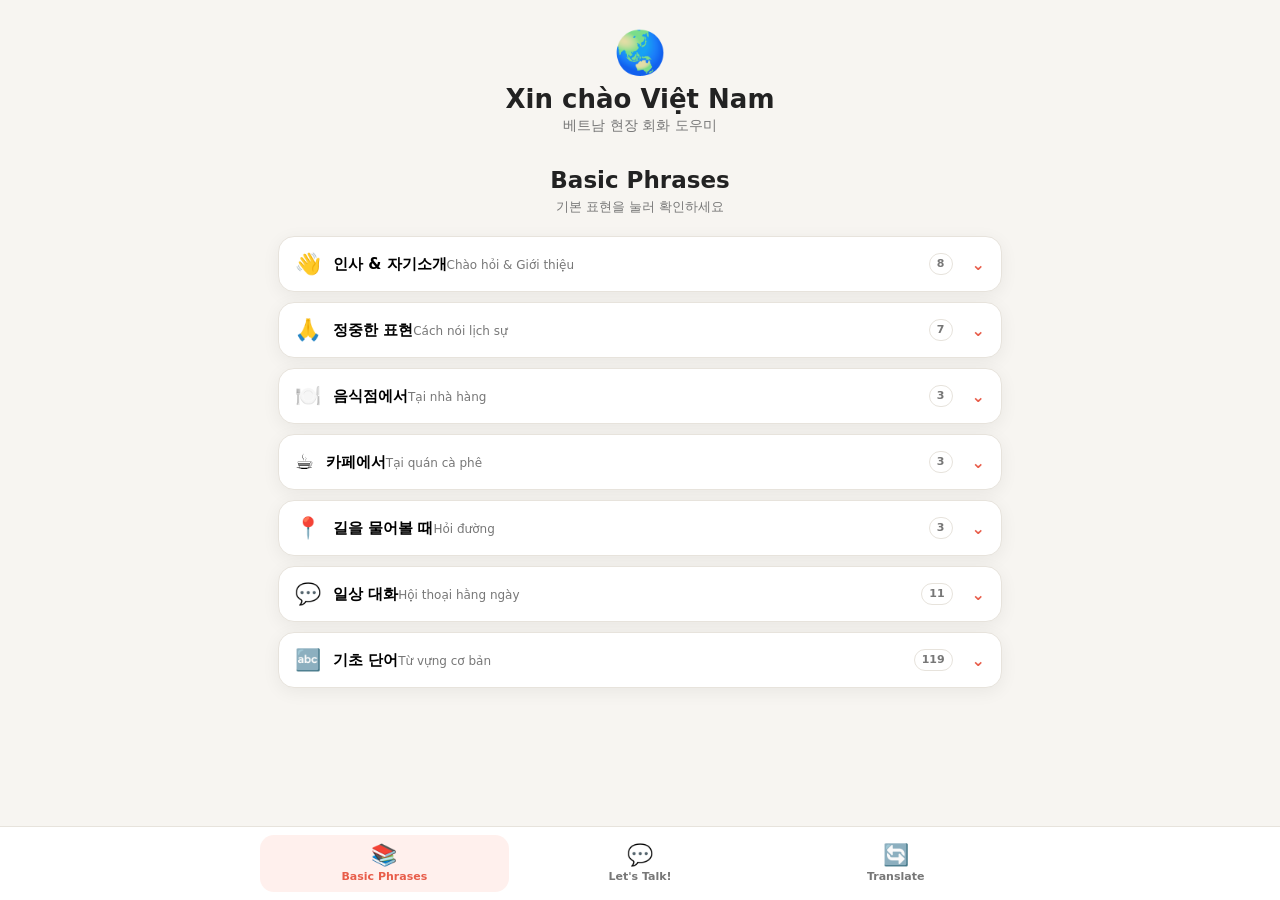
==== commit f6c58f42: "refactor: unify static language app architecture" ====
--- a/vietnam/index.html
+++ b/vietnam/index.html
@@ -1,841 +1,12 @@
-<!DOCTYPE html>
-
+<!doctype html>
 <html lang="ko">
 <head>
-<meta charset="utf-8"/>
-<meta content="width=device-width,initial-scale=1,viewport-fit=cover" name="viewport"/>
-<meta content="#f7f5f1" name="theme-color"/>
-<meta content="yes" name="mobile-web-app-capable"/>
-<meta content="yes" name="apple-mobile-web-app-capable"/>
-<meta content="default" name="apple-mobile-web-app-status-bar-style"/>
-<meta content="HelloWorld" name="apple-mobile-web-app-title"/>
-<link href="../manifest.webmanifest" rel="manifest"/>
-<link href="../icons/icon-192.png" rel="apple-touch-icon"/>
-<title>HelloWorld — Vietnam</title>
-<link rel="stylesheet" href="../css/style.css">
+  <meta charset="utf-8">
+  <meta name="viewport" content="width=device-width,initial-scale=1">
+  <meta http-equiv="refresh" content="0;url=../app.html?lang=vi">
+  <link rel="canonical" href="../app.html?lang=vi">
+  <title>Xin chào Việt Nam · HelloWorld</title>
+  <script>location.replace("../app.html?lang=vi" + location.hash);</script>
 </head>
-<body>
-<div class="app">
-<header>
-<a class="back" href="../index.html"><span class="back-arrow">←</span> 국가 선택</a>
-<div class="logo">🇻🇳</div>
-<h1>Xin chào Việt Nam</h1>
-<div class="subtitle">Small Talk &amp; Culture Exchange</div>
-</header>
-<main>
-<section class="screen" id="basic">
-<div class="section-title">
-<h2>📚 Basic Phrases</h2>
-<p>현장에서 자주 쓰는 기본 표현 · Cụm từ cơ bản</p>
-</div>
-<div class="basic-accordion">
-<div class="basic-item">
-<button class="basic-toggle" id="basic-btn-0" onclick="toggleBasic(0)" type="button"><span class="basic-icon">👋</span><span class="basic-title"><span class="basic-ko">인사 &amp; 자기소개</span><span class="basic-id">Chào hỏi &amp; Giới thiệu</span></span><span class="basic-arrow">⌄</span></button>
-<div class="basic-panel" id="basic-panel-0"><div class="phrase-list"><div class="phrase"><div class="ko">안녕하세요.</div><div class="vi">Xin chào!</div><div class="pron">씬 짜오</div></div><div class="phrase"><div class="ko">저는 한국에서 왔어요.</div><div class="vi">Tôi đến từ Hàn Quốc.</div><div class="pron">또이 덴 뜨 하안 꾸옥</div></div><div class="phrase"><div class="ko">만나서 반가워요.</div><div class="vi">Rất vui được gặp bạn.</div><div class="pron">럿 부이 드억 갑 반</div></div><div class="phrase"><div class="ko">이름이 뭐예요?</div><div class="vi">Bạn tên là gì?</div><div class="pron">반 뗀 라 지?</div></div><div class="phrase"><div class="ko">제 이름은 ○○이에요.</div><div class="vi">Tên tôi là ○○.</div><div class="pron">뗀 또이 라 ○○</div></div><div class="phrase"><div class="ko">어디에서 왔어요?</div><div class="vi">Bạn đến từ đâu?</div><div class="pron">반 덴 뜨 더우?</div></div><div class="phrase"><div class="ko">베트남에 처음 왔어요.</div><div class="vi">Đây là lần đầu tôi đến Việt Nam.</div><div class="pron">데이 라 런 더우 또이 덴 비엣 남</div></div><div class="phrase"><div class="ko">베트남이 좋아요.</div><div class="vi">Tôi thích Việt Nam.</div><div class="pron">또이 틱 비엣 남</div></div></div></div>
-</div>
-<div class="basic-item">
-<button class="basic-toggle" id="basic-btn-1" onclick="toggleBasic(1)" type="button"><span class="basic-icon">🙏</span><span class="basic-title"><span class="basic-ko">정중한 표현</span><span class="basic-id">Cách nói lịch sự</span></span><span class="basic-arrow">⌄</span></button>
-<div class="basic-panel" id="basic-panel-1"><div class="phrase-list"><div class="phrase"><div class="ko">감사합니다.</div><div class="vi">Cảm ơn.</div><div class="pron">깜 언</div></div><div class="phrase"><div class="ko">미안해요.</div><div class="vi">Xin lỗi.</div><div class="pron">씬 로이</div></div><div class="phrase"><div class="ko">괜찮습니다.</div><div class="vi">Không sao.</div><div class="pron">콩 싸오</div></div><div class="phrase"><div class="ko">부탁드려요.</div><div class="vi">Làm ơn nhé.</div><div class="pron">람 언 녜</div></div><div class="phrase"><div class="ko">잠시만 기다려 주세요.</div><div class="vi">Vui lòng đợi một chút.</div><div class="pron">부이 롱 더이 못 쭛</div></div><div class="phrase"><div class="ko">다시 말씀해 주세요.</div><div class="vi">Vui lòng nói lại.</div><div class="pron">부이 롱 노이 라이</div></div><div class="phrase"><div class="ko">잘 모르겠어요.</div><div class="vi">Tôi không hiểu rõ.</div><div class="pron">또이 콩 히우 로</div></div></div></div>
-</div>
-<div class="basic-item">
-<button class="basic-toggle" id="basic-btn-2" onclick="toggleBasic(2)" type="button"><span class="basic-icon">🍽️</span><span class="basic-title"><span class="basic-ko">음식점에서</span><span class="basic-id">Tại nhà hàng</span></span><span class="basic-arrow">⌄</span></button>
-<div class="basic-panel" id="basic-panel-2">
-<div class="basic-kiosk-card">
-<div class="basic-kiosk-title">🍽️ 자주 쓰는 표현</div>
-<button class="kiosk-action" onclick="openKiosk('food-order')" type="button">🍽️ ○○ 주세요</button>
-<button class="kiosk-action" onclick="openKiosk('food-question')" type="button">❓ ○○인가요?</button>
-<button class="kiosk-action" onclick="openKiosk('food-request')" type="button">🙏 요청하기</button>
-<div class="kiosk-result" hidden="" id="kiosk-result-food"></div>
-</div>
-<div class="basic-extra-title">다른 표현</div>
-<div class="phrase-list">
-<div class="phrase"><div class="ko">메뉴판을 볼 수 있을까요?</div><div class="vi">Tôi có thể xem thực đơn được không?</div><div class="pron">또이 꼬 테 쎔 특 던 드억 콩?</div></div>
-<div class="phrase"><div class="ko">계산해 주세요.</div><div class="vi">Tính tiền giúp tôi.</div><div class="pron">띤 띠엔 줍 또이</div></div>
-<div class="phrase"><div class="ko">물 한 병 주세요.</div><div class="vi">Cho tôi một chai nước.</div><div class="pron">쪼 또이 못 짜이 느억</div></div>
-</div>
-</div>
-</div>
-<div class="basic-item">
-<button class="basic-toggle" id="basic-btn-3" onclick="toggleBasic(3)" type="button"><span class="basic-icon">☕</span><span class="basic-title"><span class="basic-ko">카페에서</span><span class="basic-id">Tại quán cà phê</span></span><span class="basic-arrow">⌄</span></button>
-<div class="basic-panel" id="basic-panel-3">
-<div class="basic-kiosk-card">
-<div class="basic-kiosk-title">☕ 주문하기</div>
-<button class="kiosk-action" onclick="openKiosk('cafe-menu')" type="button">☕ 메뉴 선택</button>
-<button class="kiosk-action" onclick="openKiosk('cafe-option')" type="button">⚙️ 옵션 선택</button>
-<div class="kiosk-result" hidden="" id="kiosk-result-cafe"></div>
-</div>
-<div class="basic-extra-title">다른 표현</div>
-<div class="phrase-list">
-<div class="phrase"><div class="ko">여기서 마실게요.</div><div class="vi">Tôi sẽ uống ở đây.</div><div class="pron">또이 세 우옹 어 데이</div></div>
-<div class="phrase"><div class="ko">포장해 주세요.</div><div class="vi">Làm ơn gói mang đi.</div><div class="pron">람 언 고이 망 디</div></div>
-<div class="phrase"><div class="ko">여기 좀 닦아 주세요.</div><div class="vi">Vui lòng lau chỗ này giúp tôi.</div><div class="pron">부이 롱 러우 쪼 나이 줍 또이</div></div>
-</div>
-</div>
-</div>
-<div class="basic-item">
-<button class="basic-toggle" id="basic-btn-4" onclick="toggleBasic(4)" type="button"><span class="basic-icon">📍</span><span class="basic-title"><span class="basic-ko">길을 물어볼 때</span><span class="basic-id">Hỏi đường</span></span><span class="basic-arrow">⌄</span></button>
-<div class="basic-panel" id="basic-panel-4">
-<div class="basic-kiosk-card">
-<div class="basic-kiosk-title">📍 장소를 선택하세요</div>
-<button class="kiosk-action" onclick="openKiosk('loc-place')" type="button">📍 장소 선택</button>
-<div class="kiosk-result" hidden="" id="kiosk-result-loc"></div>
-</div>
-<div class="basic-extra-title">다른 표현</div>
-<div class="phrase-list">
-<div class="phrase"><div class="ko">여기가 어디예요?</div><div class="vi">Đây là đâu?</div><div class="pron">데이 라 더우?</div></div>
-<div class="phrase"><div class="ko">얼마나 걸려요?</div><div class="vi">Mất bao lâu?</div><div class="pron">멋 바오 러우?</div></div>
-<div class="phrase"><div class="ko">도와주실 수 있나요?</div><div class="vi">Bạn có thể giúp tôi không?</div><div class="pron">반 꼬 테 줍 또이 콩?</div></div>
-</div>
-</div>
-</div>
-<div class="basic-item">
-<button class="basic-toggle" id="basic-btn-5" onclick="toggleBasic(5)" type="button"><span class="basic-icon">💬</span><span class="basic-title"><span class="basic-ko">일상 대화</span><span class="basic-id">Hội thoại hằng ngày</span></span><span class="basic-arrow">⌄</span></button>
-<div class="basic-panel" id="basic-panel-5"><div class="phrase-list"><div class="phrase"><div class="ko">오늘 어때요?</div><div class="vi">Hôm nay bạn thế nào?</div><div class="pron">홈 나이 반 테 나오?</div></div><div class="phrase"><div class="ko">무슨 일을 하세요?</div><div class="vi">Bạn làm nghề gì?</div><div class="pron">반 람 응에 지?</div></div><div class="phrase"><div class="ko">학생이에요?</div><div class="vi">Bạn là sinh viên à?</div><div class="pron">반 라 신 비엔 아?</div></div><div class="phrase"><div class="ko">무엇을 공부하세요?</div><div class="vi">Bạn học gì?</div><div class="pron">반 혹 지?</div></div><div class="phrase"><div class="ko">취미가 뭐예요?</div><div class="vi">Sở thích của bạn là gì?</div><div class="pron">서 틱 꾸어 반 라 지?</div></div><div class="phrase"><div class="ko">음악을 좋아해요?</div><div class="vi">Bạn thích âm nhạc không?</div><div class="pron">반 틱 암 녁 콩?</div></div><div class="phrase"><div class="ko">축구를 좋아해요?</div><div class="vi">Bạn thích bóng đá không?</div><div class="pron">반 틱 봉 다 콩?</div></div><div class="phrase"><div class="ko">한국 음식 좋아해요?</div><div class="vi">Bạn thích món ăn Hàn Quốc không?</div><div class="pron">반 틱 몬 안 한 꾸옥 콩?</div></div><div class="phrase"><div class="ko">한국에 가본 적 있어요?</div><div class="vi">Bạn đã từng đến Hàn Quốc chưa?</div><div class="pron">반 다 뜽 덴 한 꾸옥 쯔어?</div></div><div class="phrase"><div class="ko">주말에는 무엇을 해요?</div><div class="vi">Cuối tuần bạn thường làm gì?</div><div class="pron">꾸오이 뚜언 반 트엉 람 지?</div></div><div class="phrase"><div class="ko">오늘 날씨가 좋네요.</div><div class="vi">Hôm nay thời tiết đẹp nhỉ.</div><div class="pron">홈 나이 터이 띠엣 데프 니</div></div></div></div>
-</div>
-<div class="basic-item">
-<button class="basic-toggle" id="basic-btn-6" onclick="toggleBasic(6)" type="button"><span class="basic-icon">🔤</span><span class="basic-title"><span class="basic-ko">기초 단어</span><span class="basic-id">Từ vựng cơ bản</span></span><span class="basic-arrow">⌄</span></button>
-<div class="basic-panel" id="basic-panel-6"><div class="basic-sub-list"><div class="basic-subitem">
-<button class="basic-sub-toggle" id="basic-sub-btn-vocab-people" onclick="toggleBasicSub('vocab-people')" type="button"><span class="basic-sub-title">🔤 사람</span><span class="basic-sub-arrow">⌄</span></button>
-<div class="basic-sub-panel" id="basic-sub-panel-vocab-people"><div class="phrase-list"><div class="phrase"><div class="ko">나 / 저</div><div class="vi">Tôi / tôi</div><div class="pron">또이</div></div><div class="phrase"><div class="ko">너 / 당신</div><div class="vi">Bạn / anh / chị</div><div class="pron">반</div></div><div class="phrase"><div class="ko">당신</div><div class="vi">Bạn / anh / chị</div><div class="pron">반</div></div><div class="phrase"><div class="ko">우리</div><div class="vi">Chúng tôi / chúng ta</div><div class="pron">쭝 또이 / 쭝 따</div></div><div class="phrase"><div class="ko">그들</div><div class="vi">Họ</div><div class="pron">호</div></div><div class="phrase"><div class="ko">친구</div><div class="vi">Bạn bè</div><div class="pron">반 베</div></div><div class="phrase"><div class="ko">사람</div><div class="vi">Người</div><div class="pron">응으어이</div></div><div class="phrase"><div class="ko">남자</div><div class="vi">Đàn ông</div><div class="pron">단 옹</div></div><div class="phrase"><div class="ko">여자</div><div class="vi">Phụ nữ</div><div class="pron">푸 녀</div></div></div></div>
-</div><div class="basic-subitem">
-<button class="basic-sub-toggle" id="basic-sub-btn-vocab-question" onclick="toggleBasicSub('vocab-question')" type="button"><span class="basic-sub-title">🔤 의문사</span><span class="basic-sub-arrow">⌄</span></button>
-<div class="basic-sub-panel" id="basic-sub-panel-vocab-question"><div class="phrase-list"><div class="phrase"><div class="ko">무엇</div><div class="vi">Gì</div><div class="pron">지</div></div><div class="phrase"><div class="ko">누구</div><div class="vi">Ai</div><div class="pron">아이</div></div><div class="phrase"><div class="ko">어디</div><div class="vi">Ở đâu</div><div class="pron">어 더우</div></div><div class="phrase"><div class="ko">언제</div><div class="vi">Khi nào</div><div class="pron">키 나오</div></div><div class="phrase"><div class="ko">왜</div><div class="vi">Tại sao</div><div class="pron">따이 싸오</div></div><div class="phrase"><div class="ko">어떻게</div><div class="vi">Như thế nào</div><div class="pron">느 테 나오</div></div><div class="phrase"><div class="ko">얼마 / 몇</div><div class="vi">Bao nhiêu / mấy</div><div class="pron">바오 니에우 / 머이</div></div><div class="phrase"><div class="ko">어느</div><div class="vi">Nào</div><div class="pron">나오</div></div></div></div>
-</div><div class="basic-subitem">
-<button class="basic-sub-toggle" id="basic-sub-btn-vocab-verbs" onclick="toggleBasicSub('vocab-verbs')" type="button"><span class="basic-sub-title">🔤 기본 동사</span><span class="basic-sub-arrow">⌄</span></button>
-<div class="basic-sub-panel" id="basic-sub-panel-vocab-verbs"><div class="phrase-list"><div class="phrase"><div class="ko">있다</div><div class="vi">Có</div><div class="pron">꼬</div></div><div class="phrase"><div class="ko">없다</div><div class="vi">Không có</div><div class="pron">콩 꼬</div></div><div class="phrase"><div class="ko">먹다</div><div class="vi">Ăn</div><div class="pron">안</div></div><div class="phrase"><div class="ko">마시다</div><div class="vi">Uống</div><div class="pron">우옹</div></div><div class="phrase"><div class="ko">가다</div><div class="vi">Đi</div><div class="pron">디</div></div><div class="phrase"><div class="ko">오다</div><div class="vi">Đến</div><div class="pron">덴</div></div><div class="phrase"><div class="ko">보다</div><div class="vi">Xem</div><div class="pron">쎔</div></div><div class="phrase"><div class="ko">알다</div><div class="vi">Biết</div><div class="pron">비엣</div></div><div class="phrase"><div class="ko">이해하다</div><div class="vi">Hiểu</div><div class="pron">히에우</div></div><div class="phrase"><div class="ko">말하다</div><div class="vi">Nói</div><div class="pron">노이</div></div><div class="phrase"><div class="ko">듣다</div><div class="vi">Nghe</div><div class="pron">응에</div></div><div class="phrase"><div class="ko">기다리다</div><div class="vi">Chờ</div><div class="pron">쩌</div></div><div class="phrase"><div class="ko">도와주다</div><div class="vi">Giúp</div><div class="pron">줍</div></div><div class="phrase"><div class="ko">사다</div><div class="vi">Mua</div><div class="pron">무어</div></div><div class="phrase"><div class="ko">주다</div><div class="vi">Cho</div><div class="pron">쪼</div></div><div class="phrase"><div class="ko">가져오다</div><div class="vi">Mang đến</div><div class="pron">망 덴</div></div><div class="phrase"><div class="ko">찾다</div><div class="vi">Tìm</div><div class="pron">띰</div></div><div class="phrase"><div class="ko">좋아하다</div><div class="vi">Thích</div><div class="pron">틱</div></div><div class="phrase"><div class="ko">원하다</div><div class="vi">Muốn</div><div class="pron">무온</div></div><div class="phrase"><div class="ko">할 수 있다</div><div class="vi">Có thể</div><div class="pron">꼬 테</div></div><div class="phrase"><div class="ko">해도 된다</div><div class="vi">Được phép</div><div class="pron">드억 펩</div></div></div></div>
-</div><div class="basic-subitem">
-<button class="basic-sub-toggle" id="basic-sub-btn-vocab-state" onclick="toggleBasicSub('vocab-state')" type="button"><span class="basic-sub-title">🔤 상태·성질</span><span class="basic-sub-arrow">⌄</span></button>
-<div class="basic-sub-panel" id="basic-sub-panel-vocab-state"><div class="phrase-list"><div class="phrase"><div class="ko">좋다</div><div class="vi">Tốt</div><div class="pron">똣</div></div><div class="phrase"><div class="ko">맛있다</div><div class="vi">Ngon</div><div class="pron">응온</div></div><div class="phrase"><div class="ko">맵다</div><div class="vi">Cay</div><div class="pron">까이</div></div><div class="phrase"><div class="ko">달다</div><div class="vi">Ngọt</div><div class="pron">응옷</div></div><div class="phrase"><div class="ko">뜨겁다</div><div class="vi">Nóng</div><div class="pron">농</div></div><div class="phrase"><div class="ko">차갑다</div><div class="vi">Lạnh</div><div class="pron">라인</div></div><div class="phrase"><div class="ko">크다</div><div class="vi">Lớn</div><div class="pron">런</div></div><div class="phrase"><div class="ko">작다</div><div class="vi">Nhỏ</div><div class="pron">뇨</div></div><div class="phrase"><div class="ko">많다</div><div class="vi">Nhiều</div><div class="pron">니에우</div></div><div class="phrase"><div class="ko">적다 / 조금</div><div class="vi">Ít / một chút</div><div class="pron">잇 / 못 쭛</div></div><div class="phrase"><div class="ko">빠르다</div><div class="vi">Nhanh</div><div class="pron">냐인</div></div><div class="phrase"><div class="ko">느리다</div><div class="vi">Chậm</div><div class="pron">쩜</div></div><div class="phrase"><div class="ko">비싸다</div><div class="vi">Đắt</div><div class="pron">닷</div></div><div class="phrase"><div class="ko">싸다</div><div class="vi">Rẻ</div><div class="pron">제</div></div><div class="phrase"><div class="ko">쉽다</div><div class="vi">Dễ</div><div class="pron">제</div></div><div class="phrase"><div class="ko">어렵다</div><div class="vi">Khó</div><div class="pron">코</div></div><div class="phrase"><div class="ko">바쁘다</div><div class="vi">Bận</div><div class="pron">번</div></div><div class="phrase"><div class="ko">피곤하다</div><div class="vi">Mệt</div><div class="pron">멧</div></div><div class="phrase"><div class="ko">괜찮다</div><div class="vi">Ổn</div><div class="pron">온</div></div></div></div>
-</div><div class="basic-subitem">
-<button class="basic-sub-toggle" id="basic-sub-btn-vocab-time" onclick="toggleBasicSub('vocab-time')" type="button"><span class="basic-sub-title">🔤 시간</span><span class="basic-sub-arrow">⌄</span></button>
-<div class="basic-sub-panel" id="basic-sub-panel-vocab-time"><div class="phrase-list"><div class="phrase"><div class="ko">지금</div><div class="vi">Bây giờ</div><div class="pron">바이 저</div></div><div class="phrase"><div class="ko">오늘</div><div class="vi">Hôm nay</div><div class="pron">홈 나이</div></div><div class="phrase"><div class="ko">내일</div><div class="vi">Ngày mai</div><div class="pron">응아이 마이</div></div><div class="phrase"><div class="ko">어제</div><div class="vi">Hôm qua</div><div class="pron">홈 꽈</div></div><div class="phrase"><div class="ko">아침</div><div class="vi">Buổi sáng</div><div class="pron">부오이 싸앙</div></div><div class="phrase"><div class="ko">점심</div><div class="vi">Buổi trưa</div><div class="pron">부오이 쯩</div></div><div class="phrase"><div class="ko">저녁</div><div class="vi">Buổi tối</div><div class="pron">부오이 또이</div></div><div class="phrase"><div class="ko">나중에</div><div class="vi">Lát nữa</div><div class="pron">랏 느어</div></div><div class="phrase"><div class="ko">지금 바로</div><div class="vi">Ngay bây giờ</div><div class="pron">응아이 바이 저</div></div></div></div>
-</div><div class="basic-subitem">
-<button class="basic-sub-toggle" id="basic-sub-btn-vocab-places" onclick="toggleBasicSub('vocab-places')" type="button"><span class="basic-sub-title">🔤 장소</span><span class="basic-sub-arrow">⌄</span></button>
-<div class="basic-sub-panel" id="basic-sub-panel-vocab-places"><div class="phrase-list"><div class="phrase"><div class="ko">여기</div><div class="vi">Ở đây</div><div class="pron">어 데이</div></div><div class="phrase"><div class="ko">거기 / 저기</div><div class="vi">Ở đó / đằng kia</div><div class="pron">어 도 / 당 끼아</div></div><div class="phrase"><div class="ko">화장실</div><div class="vi">Nhà vệ sinh</div><div class="pron">냐 베 신</div></div><div class="phrase"><div class="ko">식당</div><div class="vi">Nhà hàng</div><div class="pron">냐 항</div></div><div class="phrase"><div class="ko">카페</div><div class="vi">Quán cà phê</div><div class="pron">꽌 까 페</div></div><div class="phrase"><div class="ko">편의점</div><div class="vi">Cửa hàng tiện lợi</div><div class="pron">끄어 항 띠엔 러이</div></div><div class="phrase"><div class="ko">약국</div><div class="vi">Nhà thuốc</div><div class="pron">냐 투옥</div></div><div class="phrase"><div class="ko">병원</div><div class="vi">Bệnh viện</div><div class="pron">베엔 비엔</div></div><div class="phrase"><div class="ko">공항</div><div class="vi">Sân bay</div><div class="pron">선 바이</div></div><div class="phrase"><div class="ko">호텔</div><div class="vi">Khách sạn</div><div class="pron">칵 싼</div></div><div class="phrase"><div class="ko">은행</div><div class="vi">Ngân hàng</div><div class="pron">응언 항</div></div><div class="phrase"><div class="ko">시장</div><div class="vi">Chợ</div><div class="pron">쩌</div></div><div class="phrase"><div class="ko">상점</div><div class="vi">Cửa hàng</div><div class="pron">끄어 항</div></div></div></div>
-</div><div class="basic-subitem">
-<button class="basic-sub-toggle" id="basic-sub-btn-vocab-food" onclick="toggleBasicSub('vocab-food')" type="button"><span class="basic-sub-title">🔤 음식·음료</span><span class="basic-sub-arrow">⌄</span></button>
-<div class="basic-sub-panel" id="basic-sub-panel-vocab-food"><div class="phrase-list"><div class="phrase"><div class="ko">음식</div><div class="vi">Đồ ăn</div><div class="pron">도 안</div></div><div class="phrase"><div class="ko">물</div><div class="vi">Nước</div><div class="pron">느억</div></div><div class="phrase"><div class="ko">밥</div><div class="vi">Cơm</div><div class="pron">껌</div></div><div class="phrase"><div class="ko">커피</div><div class="vi">Cà phê</div><div class="pron">까 페</div></div><div class="phrase"><div class="ko">차</div><div class="vi">Trà</div><div class="pron">짜</div></div><div class="phrase"><div class="ko">우유</div><div class="vi">Sữa</div><div class="pron">쓰어</div></div><div class="phrase"><div class="ko">설탕</div><div class="vi">Đường</div><div class="pron">드엉</div></div><div class="phrase"><div class="ko">닭고기</div><div class="vi">Thịt gà</div><div class="pron">띳 가</div></div><div class="phrase"><div class="ko">소고기</div><div class="vi">Thịt bò</div><div class="pron">띳 보</div></div><div class="phrase"><div class="ko">돼지고기</div><div class="vi">Thịt heo</div><div class="pron">띳 헤오</div></div><div class="phrase"><div class="ko">생선</div><div class="vi">Cá</div><div class="pron">까</div></div><div class="phrase"><div class="ko">채소</div><div class="vi">Rau</div><div class="pron">라우</div></div><div class="phrase"><div class="ko">과일</div><div class="vi">Trái cây</div><div class="pron">짜이 꺼이</div></div></div></div>
-</div><div class="basic-subitem">
-<button class="basic-sub-toggle" id="basic-sub-btn-vocab-direction" onclick="toggleBasicSub('vocab-direction')" type="button"><span class="basic-sub-title">🔤 방향·위치</span><span class="basic-sub-arrow">⌄</span></button>
-<div class="basic-sub-panel" id="basic-sub-panel-vocab-direction"><div class="phrase-list"><div class="phrase"><div class="ko">왼쪽</div><div class="vi">Bên trái</div><div class="pron">벤 짜이</div></div><div class="phrase"><div class="ko">오른쪽</div><div class="vi">Bên phải</div><div class="pron">벤 파이</div></div><div class="phrase"><div class="ko">앞</div><div class="vi">Phía trước</div><div class="pron">피아 쯔억</div></div><div class="phrase"><div class="ko">뒤</div><div class="vi">Phía sau</div><div class="pron">피아 싸우</div></div><div class="phrase"><div class="ko">위</div><div class="vi">Phía trên</div><div class="pron">피아 쩬</div></div><div class="phrase"><div class="ko">아래</div><div class="vi">Phía dưới</div><div class="pron">피아 즈어이</div></div><div class="phrase"><div class="ko">안</div><div class="vi">Bên trong</div><div class="pron">벤 쫑</div></div><div class="phrase"><div class="ko">밖</div><div class="vi">Bên ngoài</div><div class="pron">벤 응오아이</div></div><div class="phrase"><div class="ko">가까이</div><div class="vi">Gần</div><div class="pron">건</div></div><div class="phrase"><div class="ko">멀리</div><div class="vi">Xa</div><div class="pron">싸</div></div></div></div>
-</div><div class="basic-subitem">
-<button class="basic-sub-toggle" id="basic-sub-btn-vocab-numbers" onclick="toggleBasicSub('vocab-numbers')" type="button"><span class="basic-sub-title">🔤 숫자</span><span class="basic-sub-arrow">⌄</span></button>
-<div class="basic-sub-panel" id="basic-sub-panel-vocab-numbers"><div class="phrase-list"><div class="phrase"><div class="ko">하나</div><div class="vi">Một</div><div class="pron">못</div></div><div class="phrase"><div class="ko">둘</div><div class="vi">Hai</div><div class="pron">하이</div></div><div class="phrase"><div class="ko">셋</div><div class="vi">Ba</div><div class="pron">바</div></div><div class="phrase"><div class="ko">넷</div><div class="vi">Bốn</div><div class="pron">본</div></div><div class="phrase"><div class="ko">다섯</div><div class="vi">Năm</div><div class="pron">남</div></div><div class="phrase"><div class="ko">여섯</div><div class="vi">Sáu</div><div class="pron">싸우</div></div><div class="phrase"><div class="ko">일곱</div><div class="vi">Bảy</div><div class="pron">바이</div></div><div class="phrase"><div class="ko">여덟</div><div class="vi">Tám</div><div class="pron">땀</div></div><div class="phrase"><div class="ko">아홉</div><div class="vi">Chín</div><div class="pron">찐</div></div><div class="phrase"><div class="ko">열</div><div class="vi">Mười</div><div class="pron">므어이</div></div></div></div>
-</div><div class="basic-subitem">
-<button class="basic-sub-toggle" id="basic-sub-btn-vocab-polite" onclick="toggleBasicSub('vocab-polite')" type="button"><span class="basic-sub-title">🔤 기본 표현</span><span class="basic-sub-arrow">⌄</span></button>
-<div class="basic-sub-panel" id="basic-sub-panel-vocab-polite"><div class="phrase-list"><div class="phrase"><div class="ko">네 / 예</div><div class="vi">Vâng / dạ</div><div class="pron">봉 / 자</div></div><div class="phrase"><div class="ko">아니요</div><div class="vi">Không</div><div class="pron">콩</div></div><div class="phrase"><div class="ko">감사합니다</div><div class="vi">Cảm ơn</div><div class="pron">깜 언</div></div><div class="phrase"><div class="ko">미안해요</div><div class="vi">Xin lỗi</div><div class="pron">씬 로이</div></div><div class="phrase"><div class="ko">부탁해요</div><div class="vi">Làm ơn</div><div class="pron">람 언</div></div><div class="phrase"><div class="ko">괜찮아요</div><div class="vi">Không sao</div><div class="pron">콩 싸오</div></div><div class="phrase"><div class="ko">잠시만</div><div class="vi">Một chút / chờ một chút</div><div class="pron">못 쭛 / 쪄 못 쭛</div></div></div></div>
-</div></div></div>
-</div>
-</div>
-</section>
-<section class="screen" hidden="" id="talk">
-<div class="section-title">
-<h2>💬 Let's Talk!</h2>
-<p>대화 주제를 선택하세요 · Chọn chủ đề trò chuyện</p>
-</div>
-<div class="topic-grid" id="topicPicker">
-<button class="topic" onclick="openTopic('food')"><div class="emoji">🍜</div><div class="ko">음식 &amp; 카페</div><div class="vi">Ẩm thực &amp; Cà phê</div></button>
-<button class="topic" onclick="openTopic('music')"><div class="emoji">🎵</div><div class="ko">음악</div><div class="vi">Âm nhạc</div></button>
-<button class="topic" onclick="openTopic('sports')"><div class="emoji">⚽</div><div class="ko">스포츠</div><div class="vi">Thể thao</div></button>
-<button class="topic" onclick="openTopic('school')"><div class="emoji">🏫</div><div class="ko">일 &amp; 학교</div><div class="vi">Công việc &amp; Trường học</div></button>
-<button class="topic" onclick="openTopic('korea')"><div class="emoji">🇰🇷</div><div class="ko">한국 문화</div><div class="vi">Văn hóa Hàn Quốc</div></button>
-</div>
-<div id="talkFlow"></div>
-</section>
-<section class="screen" hidden="" id="translate">
-<div class="section-title">
-<h2>🔄 Translate</h2>
-<p>한국어 ↔ 베트남어 · 글로 주고받는 양방향 통역</p>
-</div>
-<div class="translation-box">
-<div class="dir-row">
-<div class="dir-chip" id="dirFrom">🇰🇷 한국어</div>
-<button aria-label="방향 바꾸기" class="swap-btn" id="swapBtn" onclick="swapDirection()" type="button">⇄</button>
-<div class="dir-chip" id="dirTo">🇻🇳 Tiếng Việt</div>
-</div>
-<textarea class="tr-input" id="srcText" oninput="updateCounter()" onkeydown="inputKey(event)" placeholder="번역할 문장을 입력하세요." rows="3"></textarea>
-<div class="tr-meta">
-<span id="charCount">0자</span>
-<span class="tr-hint">Ctrl/⌘ + Enter 로도 번역</span>
-</div>
-<div class="tr-actions">
-<button class="tr-go" onclick="runTranslate()" type="button">🔄 번역하기</button>
-<button class="tr-clear" onclick="clearInput()" type="button">지우기</button>
-</div>
-</div>
-<div id="trResult"></div>
-<div class="tr-quick">
-<div class="tr-quick-label">⚡ 자주 쓰는 문장</div>
-<div class="tr-quick-list">
-<button class="tr-quick-btn" onclick="quickFill('너무 비싸요.')" type="button">너무 비싸요</button>
-<button class="tr-quick-btn" onclick="quickFill('화장실이 어디예요?')" type="button">화장실이 어디예요?</button>
-<button class="tr-quick-btn" onclick="quickFill('도와주세요.')" type="button">도와주세요</button>
-<button class="tr-quick-btn" onclick="quickFill('이거 매워요?')" type="button">이거 매워요?</button>
-<button class="tr-quick-btn" onclick="quickFill('다시 말씀해 주세요.')" type="button">다시 말씀해 주세요</button>
-<button class="tr-quick-btn" onclick="quickFill('계산해 주세요.')" type="button">계산해 주세요</button>
-</div>
-</div>
-<div class="tr-history" hidden="" id="trHistoryWrap">
-<div class="tr-history-head">
-<span>🕘 최근 번역</span>
-<button class="tr-history-clear" onclick="clearHistory()" type="button">전체 삭제</button>
-</div>
-<div id="trHistory"></div>
-</div>
-<div class="note">
-    🔤 기초 단어는 온라인 번역보다 먼저 앱 사전에서 찾습니다.<br/>
-    📚 앱에 들어 있는 문장은 <b>인터넷 없이</b> 즉시 번역됩니다.<br/>
-    🌐 기초 어휘·앱 문장에 없는 문장은 온라인 번역을 사용합니다.<br/>
-    발음은 베트남어 발음을 한국어로 쉽게 읽을 수 있도록 옮긴 표기입니다.
-  </div>
-</section>
-<div class="big-view" hidden="" id="bigView" onclick="closeBig()">
-<div class="big-inner">
-<div class="big-label">상대에게 보여주세요</div>
-<div class="big-text" id="bigText"></div>
-<div class="big-sub" id="bigSub"></div>
-<div class="big-close">화면을 누르면 닫힙니다</div>
-</div>
-</div>
-</main>
-</div>
-<nav class="bottom-nav">
-<div class="bottom-nav-inner">
-<button class="nav-btn active" id="nav-basic" onclick="showTab('basic')"><span class="nav-icon">📚</span><span class="nav-label">Basic Phrases</span></button>
-<button class="nav-btn" id="nav-talk" onclick="showTab('talk')"><span class="nav-icon">💬</span><span class="nav-label">Let's Talk!</span></button>
-<button class="nav-btn" id="nav-translate" onclick="showTab('translate')"><span class="nav-icon">🔄</span><span class="nav-label">Translate</span></button>
-</div>
-</nav>
-<script src="../data/vietnam.js"></script>
-<script>
-/* Let's Talk 대화 데이터 — 한국어/베트남어/발음이 한자리에 있습니다.
-   발음은 데이터로 저장되며 실행 중에 생성하지 않습니다. */
-let topics={};
-
-// Static Vietnamese dataset: no online translation is used for Let's Talk.
-
-// 베트남어 한글 발음: 자주 쓰이는 표현을 기준으로 한 실사용용 근사 표기입니다.
-const VI_PRON_WORDS={
-'nướng':'느엉',
-'Busan':'부산','Hàn Quốc':'한 꾸옥','Jeju':'제주','K-pop':'케이팝','Netflix':'넷플릭스','Seoul':'서울','ai':'아이','americano':'아메리까노','anh':'아인','atm':'에이티엠','ballad':'발라드','bao':'바오','bay':'바이','biết':'비엣','biển':'비엔','biệt':'비엣','bulgogi':'불고기','busan':'부산','buýt':'부잇','buổi':'부오이','bà':'바','bài':'바이','bánh':'바인','bè':'베','bò':'보','bóng':'봉','bún':'분','bơ':'버','bơi':'버이','bạn':'반','bạn bè':'반 베','bảy':'바이','bận':'번','bắt':'밧','bằng':'방','bệnh':'베인','bị':'비','bốn':'본','bộ':'보','bởi':'버이','ca':'까','canh':'까인','cappuccino':'까푸치노','cay':'까이','chai':'짜이','chanh':'짜인','chiên':'찌엔','chiếc':'찌엑','cho':'쪼','chua':'쭈어','chuyện':'쭈옌','chuẩn':'쭈언','chào':'짜오','chày':'짜이','chín':'찐','chút':'쭛','chơi':'쩌이','chưa':'쯔어','chả':'짜','chậm':'쩜','chị':'찌','chọn':'쫀','chỗ':'쪼','chờ':'쩌','chợ':'쩌','chụp':'쭙','con':'꼰','croissant':'크루아상','cuối':'꾸오이','cuốn':'꾸온','cuộc':'꾸옥','cà':'까','cá':'까','các':'깍','cách':'까익','câu':'꺼우','cây':'꺼이','có':'꼬','cô':'꼬','công':'꽁','cùng':'꿍','căng':'깡','cũng':'꿍','cơm':'껌','cả':'까','cảm':'깜','cảnh':'까인','cần':'껀','cầu':'꺼우','cố':'꼬','cốc':'꼭','cổ':'꼬','cỡ':'꺼','cụ':'꾸','của':'꾸어','cửa':'끄어','dance':'댄스','dj':'디제이','doanh':'조아인','du':'주','dành':'자인','dạ':'자','dẫn':'전','dễ':'제','dịch':'직','dục':'죽','dừa':'즈어','dự':'즈','em':'엠','espresso':'에스프레소','ga':'가','gia':'자','gian':'지안','giàu':'자우','giá':'자','giúp':'줍','giải':'자이','giới':'저이','giờ':'저','gà':'가','gì':'지','gói':'고이','gần':'건','gần đây':'건 데이','gắng':'강','gặp':'갑','gỏi':'고이','hai':'하이','hanbok':'한복','hay':'하이','heo':'헤오','hiểu':'히에우','hiện':'히엔','hiệu':'히에우','hoàn':'호안','hoặc':'호악','hàn':'한','hàng':'항','hát':'핫','hình':'힌','hòa':'호아','hóa':'호아','hôm':'홈','hơi':'허이','hơn':'헌','hấp':'헙','hằng':'항','hệ':'헤','họ':'호','học':'혹','hỏa':'호아','hỏi':'호이','hợp':'헙','internet':'인터넷','jeju':'제주','k':'케이','karaoke':'까라오께','kem':'껨','khi':'키','khiến':'키엔','khoảng':'콰앙','khoảnh':'코아인','khoẻ':'콰에','khá':'카','khác':'칵','khách':'칵','khí':'키','khó':'코','không':'콩','khăn':'칸','khẩu':'커우','khắc':'칵','khỏe':'콰에','kia':'끼아','kimchi':'김치','kinh':'낀','kể':'께','kỹ':'끼','la':'라','lai':'라이','latte':'라떼','loại':'로아이','luôn':'루온','ly':'리','là':'라','làm':'람','lâu':'러우','lòng':'롱','lông':'롱','lúc':'룩','lương':'르엉','lạc':'락','lại':'라이','lạnh':'라인','lần':'런','lắm':'람','lịch':'릭','lối':'로이','lồng':'롱','lỗi':'로이','lớn':'런','lời':'러이','lợi':'러이','mai':'마이','mang':'망','miệng':'미엥','mua':'무어','muối':'무오이','muốn':'무온','mì':'미','mình':'밍','mía':'미아','mò':'모','món':'몬','môn':'몬','mùa':'무어','mùi':'무이','mười':'므어이','mất':'멋','mấy':'머이','mệt':'멧','mỗi':'모이','một':'못','mới':'머이','mức':'믁','nam':'남','nay':'나이','nem':'넴','netflix':'넷플릭스','ngay':'응아이','nghe':'응에','nghiệp':'응이엡','nghỉ':'응이','ngon':'응온','ngoài':'응오아이','ngành':'응아인','ngày':'응아이','ngân':'응언','ngơi':'응어이','người':'응으어이','ngọc':'응옥','ngọt':'응옷','nhanh':'냐인','nhau':'냐우','nhiêu':'니에우','nhiều':'니에우','nhà':'냐','nhàng':'냥','nhé':'녜','nhóm':'뇸','như':'느','nhạc':'냑','nhảy':'냐이','nhất':'녓','nhẹ':'녜','nhỏ':'뇨','nhớ':'녀','nhỡ':'녀','những':'니응','nào':'나오','này':'나이','nâu':'너우','nên':'넨','nói':'노이','nóng':'농','năm':'남','năng':'낭','nơi':'너이','nước':'느억','nấu':'너우','nặng':'낭','nếu':'네우','nếu như':'네우 느','nổi':'노이','phim':'핌','phát':'팟','phê':'페','phòng':'퐁','phương':'프엉','phải':'파이','phần':'펀','phố':'포','phộng':'퐁','phở':'퍼','phụ':'푸','pop':'팝','qua':'꽈','quan':'꽌','quen':'꾸엔','quán':'꽌','quả':'꽈','quốc':'꾸옥','ra':'자','rau':'라우','riêng':'지엥','rán':'잔','rất':'럿','rẻ':'제','rồi':'조이','sa':'사','sao':'싸오','sau':'싸우','seoul':'서울','sinh':'신','siêu':'씨에우','smoothie':'스무디','suối':'쑤오이','sáng':'쌍','sát':'쌋','sáu':'싸우','sân':'선','sô':'쏘','sôi':'쏘이','sĩ':'시','sạn':'싼','sầu':'써우','sẽ':'세','sếp':'셉','số':'쏘','sống':'송','sốt':'쏫','sở':'써','sữa':'쓰어','taekwondo':'태권도','thao':'타오','thay':'타이','theo':'테오','thiệu':'티에우','thoại':'토아이','thoảng':'토앙','thuốc':'투옥','thuộc':'투옥','thành':'타인','thêm':'템','thì':'티','thích':'틱','thói':'토이','thú':'투','thường':'트엉','thưởng':'트엉','thấy':'터이','thẳng':'탕','thế':'테','thể':'테','thỉnh':'틴','thị':'티','thịt':'팃','thống':'통','thời':'터이','thứ':'트','thức':'특','thử':'트으','tin':'띤','tiếng':'띠엥','tiếp':'띠엡','tiết':'띠엣','tiền':'띠엔','tiệc':'띠엑','tiện':'띠엔','toilet':'또일렛','topping':'토핑','trong':'쫑','truyền':'쯔옌','trà':'짜','trách':'짜익','trái':'짜이','tráng':'짱','trên':'쩬','trưa':'쯔어','trưng':'쯩','trước':'쯔억','trường':'쯔엉','trạm':'짬','trận':'쩐','trẻ':'째','trợ':'쩌','trứng':'쯩','trực':'쯕','tuyệt':'뚜옛','tuần':'뚜언','tv':'띠비','tàu':'따우','tám':'땀','tâm':'떰','tây':'떠이','tên':'뗀','tìm':'띰','tính':'띤','tò':'또','tôi':'또이','tôm':'똠','tùy':'뚜이','tươi':'뜨어이','tương':'뜨엉','tại':'따이','tấm':'떰','tập':'떱','tế':'떼','tỏa':'또아','tối':'또이','tốt':'똣','từ':'뜨','từng':'뜽','tự':'뜨','uống':'우옹','video':'비디오','viên':'비엔','việc':'비엑','viện':'비엔','việt':'비엣','vui':'부이','và':'바','vào':'바오','vâng':'봉','vé':'베','vì':'비','văn':'반','văn hóa':'반 호아','vũ':'부','vận':'번','vậy':'버이','vẻ':'베','về':'베','vệ':'베','vị':'비','với':'버이','vụ':'부','vừa':'브어','xa':'싸','xe':'쎄','xem':'쎔','xin':'씬','xoài':'쏘아이','xuyên':'쑤옌','xuất':'쑤엇','xèo':'쎄오','xúc':'쑥','yêu':'이에우','à':'아','án':'안','áo':'아오','âm':'엄','ép':'엡','ít':'잇','ông':'옹','ăn':'안','đang':'당','đen':'덴','đi':'디','điều':'디에우','điểm':'디엠','điện':'디엔','đá':'다','đâu':'더우','đây':'데이','đã':'다','đình':'딘','đó':'도','đường':'드엉','được':'드억','đại':'다이','đảo':'다오','đấu':'더우','đầu':'더우','đậu':'더우','đắt':'닷','đằng':'당','đặc':'닥','đặt':'닷','đẹp':'뎁','đến':'덴','đề':'데','để':'데','địa':'디아','định':'딘','đồ':'도','đồn':'돈','đồng':'동','độ':'도','đội':'도이','động':'동','đợi':'더이','đủ':'두','đừng':'등','ơn':'언','ảnh':'아인','ổ':'오','ổn':'온','ớt':'엇','ở':'어'
-};
-
-// 베트남어 발음은 단순 철자 변환이 아니라 자주 쓰이는 구/어휘를 우선 처리한 뒤
-// 개별 단어를 변환합니다. 따라서 "Xin lỗi"처럼 두 단어가 결합된 표현도 제대로 표기됩니다.
-const VI_PRON_PHRASES={
-'cửa hàng tiện lợi':'끄어 항 띠엔 러이','văn hóa hàn quốc':'반 호아 한 꾸옥','có ngon không':'꼬 응온 콩','có nóng không':'꼬 농 콩','có ngọt không':'꼬 응옷 콩','giá bao nhiêu':'자 바오 니에우','chờ một chút':'쩌 못 쭛','có cay không':'꼬 까이 콩','đồng nghiệp':'동 응이엡','nhà vệ sinh':'냐 베 신','thường nghe':'트엉 응에','địa phương':'디아 프엉','đến từ đâu':'덴 뜨 더우','điện thoại':'디엔 토아이','không sao':'콩 싸오','công việc':'꽁 비엑','tên là gì':'뗀 라 지','bao nhiêu':'바오 니에우','bệnh viện':'베인 비엔','khách sạn':'칵 싼','bạn thích':'반 틱','tôi thích':'또이 틱','mua ở đâu':'무어 어 더우','rất thích':'럿 틱','cơm chiên':'껌 찌엔','xin chào':'씬 짜오','một chút':'못 쭛','hàn quốc':'한 꾸옥','việt nam':'비엣 남','trái cây':'짜이 꺼이','thể thao':'테 타오','ngày mai':'응아이 마이','giúp tôi':'줍 또이','tôi muốn':'또이 무온','xin lỗi':'씬 로이','văn hóa':'반 호아','rất vui':'럿 부이','gặp bạn':'갑 반','lần đầu':'런 더우','hôm nay':'홈 나이','hôm qua':'홈 꽈','tại sao':'따이 싸오','thế nào':'테 나오','sân bay':'선 바이','tôi cần':'또이 껀','đặt chỗ':'닷 쪼','gần đây':'건 데이','bài hát':'바이 핫','âm nhạc':'엄 냑','bulgogi':'불고기','cảm ơn':'깜 언','làm ơn':'람 언','cà phê':'까 페','bạn bè':'반 베','có thể':'꼬 테','bạn có':'반 꼬','kimchi':'김치','ở đâu':'어 더우','ca sĩ':'까 시','k-pop':'케이팝'
-};
-function viPron(text){
-  let s=(text||'').trim();
-  if(!s) return '';
-  // 가장 긴 구부터 치환합니다. 괄호/구두점은 별도로 보존합니다.
-  const phrases=Object.keys(VI_PRON_PHRASES).sort((a,b)=>b.length-a.length);
-  const marked=[];
-  phrases.forEach(ph=>{
-    const re=new RegExp('(^|[^\\p{L}])('+ph.replace(/[.*+?^${}()|[\]\\]/g,'\\$&')+')(?=$|[^\\p{L}])','giu');
-    s=s.replace(re,(m,pre)=>{const token='§'+marked.length+'§';marked.push(VI_PRON_PHRASES[ph]);return pre+token;});
-  });
-  s=s.split(/(§\d+§)/).map(part=>{
-    const m=part.match(/^§(\d+)§$/); if(m) return marked[Number(m[1])]||'';
-    return part.split(/(\s+)/).map(tok=>{
-      const m2=tok.match(/^([^\p{L}]*)([\p{L}À-ỹ-]+)([^\p{L}]*)$/u);
-      if(!m2) return tok;
-      const word=m2[2].toLowerCase();
-      return m2[1]+(VI_PRON_WORDS[word]||m2[2])+m2[3];
-    }).join('');
-  }).join('');
-  return s.replace(/§\d+§/g,'').replace(/\s{2,}/g,' ').trim();
-}
-
-
-function closeBasicAccordions(){
-  // Basic Phrases의 1단계/2단계 아코디언을 모두 닫습니다.
-  document.querySelectorAll("#basic .basic-panel.open,#basic .basic-sub-panel.open").forEach(el=>el.classList.remove("open"));
-  document.querySelectorAll("#basic .basic-toggle.open,#basic .basic-sub-toggle.open").forEach(el=>el.classList.remove("open"));
-}
-
-function toggleBasicSub(key){
-  const panel=document.getElementById("basic-sub-panel-"+key);
-  const btn=document.getElementById("basic-sub-btn-"+key);
-  const wasOpen=panel.classList.contains("open");
-  const parent=btn.closest(".basic-panel");
-  // 같은 1단계 메뉴 안에서는 한 번에 하나의 2단계만 엽니다.
-  parent.querySelectorAll(".basic-sub-panel.open").forEach(el=>el.classList.remove("open"));
-  parent.querySelectorAll(".basic-sub-toggle.open").forEach(el=>el.classList.remove("open"));
-  if(!wasOpen){panel.classList.add("open");btn.classList.add("open");}
-}
-
-function toggleBasic(index){
-  const panel=document.getElementById("basic-panel-"+index);
-  const btn=document.getElementById("basic-btn-"+index);
-  const wasOpen=panel.classList.contains("open");
-  // 다른 1단계 메뉴를 누르는 순간 기존의 2단계까지 모두 초기화합니다.
-  closeBasicAccordions();
-  if(!wasOpen){panel.classList.add("open");btn.classList.add("open");}
-}
-
-/* 한국어 조사(은/는) 자동 선택 */
-function capFirst(t){return t?t.charAt(0).toUpperCase()+t.slice(1):t;}
-function josaEunNeun(w){
-  const c=(w||'').slice(-1); const code=c.charCodeAt(0);
-  if(code>=0xAC00&&code<=0xD7A3) return ((code-0xAC00)%28)?'은':'는';
-  return '은';
-}
-
-/* 키오스크 데이터 — 한국어/베트남어/발음을 한자리에서 관리합니다.
-   발음은 검수된 값이며 자동 생성하지 않습니다. */
-const KIOSK_DATA={
-  'food-order':{target:'kiosk-result-food',title:'무엇을 주문할까요?',choices:[
-    ['쌀국수','phở','퍼'],['분짜','bún chả','분 짜'],['반미','bánh mì','바인 미'],
-    ['껌떰(덮밥)','cơm tấm','껌 떰'],['반쎄오','bánh xèo','바인 쎄오'],
-    ['월남쌈','gỏi cuốn','고이 꾸온'],['짜조(튀김롤)','nem rán','넴 잔'],
-    ['볶음면','mì xào','미 싸오'],['볶음밥','cơm chiên','껌 찌엔'],
-    ['밥','cơm','껌'],['물','nước','느억']
-  ],template:(x)=>({ko:x[0]+' 주세요.',vi:'Cho tôi '+x[1]+'.',pron:'쪼 또이 '+x[2]}),
-    alternate:(x)=>({ko:x[0]+' 있나요?',vi:'Có '+x[1]+' không?',pron:'꼬 '+x[2]+' 콩?'})},
-  'food-question':{target:'kiosk-result-food',title:'무엇을 물어볼까요?',choices:[
-    ['매운가요?','Món này có cay không?','몬 나이 꼬 까이 콩?'],
-    ['뜨거운가요?','Món này có nóng không?','몬 나이 꼬 농 콩?'],
-    ['달아요?','Món này có ngọt không?','몬 나이 꼬 응옷 콩?'],
-    ['맛있나요?','Món này có ngon không?','몬 나이 꼬 응온 콩?'],
-    ['고기가 들어 있나요?','Món này có thịt không?','몬 나이 꼬 팃 콩?'],
-    ['포장할 수 있나요?','Có thể gói mang đi không?','꼬 테 고이 망 디 콩?'],
-    ['여기서 먹을 수 있나요?','Có thể ăn ở đây không?','꼬 테 안 어 데이 콩?'],
-    ['지금 주문할 수 있나요?','Bây giờ gọi món được không?','버이 저 고이 몬 드억 콩?']
-  ],template:(x)=>({ko:x[0],vi:x[1],pron:x[2]})},
-  'food-request':{target:'kiosk-result-food',title:'어떻게 요청할까요?',choices:[
-    ['맵지 않게 해주세요.','Làm ơn đừng cay.','람 언 등 까이.'],
-    ['물 한 병 주세요.','Cho tôi một chai nước.','쪼 또이 못 짜이 느억.'],
-    ['얼음은 빼 주세요.','Không cho đá nhé.','콩 쪼 다 녜.'],
-    ['조금만 주세요.','Cho tôi một ít thôi.','쪼 또이 못 잇 토이.'],
-    ['계산해 주세요.','Tính tiền giúp tôi.','띤 띠엔 줍 또이.']
-  ],template:(x)=>({ko:x[0],vi:x[1],pron:x[2]})},
-  'cafe-menu':{target:'kiosk-result-cafe',title:'메뉴를 선택하세요',choices:[
-    ['연유 커피(아이스)','cà phê sữa đá','까 페 쓰어 다'],
-    ['블랙 커피(아이스)','cà phê đen đá','까 페 덴 다'],
-    ['코코넛 커피','cà phê dừa','까 페 즈어'],
-    ['아메리카노','americano','아메리까노'],
-    ['밀크티','trà sữa','짜 쓰어'],['아이스티','trà đá','짜 다'],['차','trà','짜'],
-    ['생과일주스','nước ép trái cây','느억 엡 짜이 꺼이'],
-    ['스무디','sinh tố','신 또'],['생수','nước suối','느억 쑤오이'],
-    ['케이크','bánh ngọt','바인 응옷'],['반미','bánh mì','바인 미']
-  ],template:(x)=>({ko:x[0]+' 주세요.',vi:'Cho tôi '+x[1]+'.',pron:'쪼 또이 '+x[2]}),
-    alternate:(x)=>({ko:x[0]+' 있나요?',vi:'Có '+x[1]+' không?',pron:'꼬 '+x[2]+' 콩?'})},
-  'cafe-option':{target:'kiosk-result-cafe',title:'옵션을 선택하세요',choices:[
-    ['아이스로 주세요.','Cho đá nhé.','쪼 다 녜.'],
-    ['뜨겁게 주세요.','Cho nóng nhé.','쪼 농 녜.'],
-    ['작은 사이즈로 주세요.','Cho cỡ nhỏ nhé.','쪼 꺼 뇨 녜.'],
-    ['중간 사이즈로 주세요.','Cho cỡ vừa nhé.','쪼 꺼 브어 녜.'],
-    ['큰 사이즈로 주세요.','Cho cỡ lớn nhé.','쪼 꺼 런 녜.'],
-    ['설탕은 조금만 주세요.','Cho ít đường nhé.','쪼 잇 드엉 녜.']
-  ],template:(x)=>({ko:x[0],vi:x[1],pron:x[2]})},
-  'loc-place':{target:'kiosk-result-loc',title:'장소를 선택하세요',choices:[
-    ['화장실','nhà vệ sinh','냐 베 신'],['편의점','cửa hàng tiện lợi','끄어 항 띠엔 러이'],
-    ['식당','nhà hàng','냐 항'],['카페','quán cà phê','꽌 까 페'],
-    ['약국','nhà thuốc','냐 투옥'],['병원','bệnh viện','베인 비엔'],
-    ['ATM','máy ATM','마이 에이티엠'],['출구','lối ra','로이 자'],
-    ['공항','sân bay','선 바이'],['버스 정류장','trạm xe buýt','짬 쎄 부잇'],
-    ['기차역','ga tàu','가 따우'],['호텔','khách sạn','칵 싼'],
-    ['은행','ngân hàng','응언 항'],['시장','chợ','쩌'],
-    ['경찰서','đồn công an','돈 꽁 안']
-  ],template:(x)=>({ko:x[0]+josaEunNeun(x[0])+' 어디예요?',vi:capFirst(x[1])+' ở đâu?',pron:x[2]+' 어 더우?'}),
-    alternate:(x)=>({ko:x[0]+'에 어떻게 가나요?',vi:'Đi đến '+x[1]+' như thế nào?',pron:'디 덴 '+x[2]+' 느 테 나오?'})}
-};
-function renderKioskSentence(r, label){
-  return '<div class="kiosk-sentence"><div class="kiosk-sentence-label">'+label+'</div><div class="ko">'+esc(r.ko)+'</div><div class="vi">'+esc(r.vi)+'</div><div class="pron">'+esc(r.pron)+'</div></div>';
-}
-function openKiosk(key){
-  const d=KIOSK_DATA[key]; if(!d)return;
-  const target=document.getElementById(d.target); if(!target)return;
-  target.hidden=false;
-  target.innerHTML='<div style="font-weight:800;margin-bottom:8px">'+d.title+'</div><div class="kiosk-menu">'+d.choices.map((x,i)=>'<button class="kiosk-choice" type="button" onclick="selectKiosk(\''+key+'\','+i+')">'+x[0]+'</button>').join('')+'</div><div class="kiosk-sentence-area" id="'+d.target+'-sentence-area"></div><button class="kiosk-close" type="button" onclick="closeKiosk(\''+d.target+'\')">닫기</button>';
-  document.querySelectorAll('.kiosk-result').forEach(el=>{if(el!==target){el.hidden=true;el.innerHTML='';}});
-}
-function selectKiosk(key,i){
-  const d=KIOSK_DATA[key]; const x=d.choices[i]; const target=document.getElementById(d.target); if(!target)return;
-  const area=document.getElementById(d.target+'-sentence-area'); if(!area)return;
-  const r=d.template(x);
-  let html=renderKioskSentence(r,'사용할 문장');
-  if(d.alternate) html+=renderKioskSentence(d.alternate(x),'다른 표현');
-  area.innerHTML=html;
-  target.hidden=false;
-  area.scrollIntoView({behavior:'smooth',block:'nearest'});
-}
-function closeKiosk(id){const el=document.getElementById(id);if(el){el.hidden=true;el.innerHTML='';}}
-
-let currentTopicKey=null;
-
-function showTab(id){
-  // 탭을 다시 선택하거나 다른 탭으로 이동하면 Basic Phrases의
-  // 1단계/2단계 아코디언 상태를 초기화합니다.
-  closeBasicAccordions();
-  if(id==="talk"){resetTalk();}
-  ["basic","talk","translate"].forEach(x=>document.getElementById(x).hidden=x!==id);
-  ["basic","talk","translate"].forEach(x=>document.getElementById("nav-"+x).classList.toggle("active",x===id));
-  window.scrollTo({top:0,behavior:"smooth"});
-}
-
-async function openTopic(key){
-  if(languageDataReady) await languageDataReady;
-  if(!topics || !topics[key]){
-    console.error("Let's Talk data is not ready:", key);
-    return;
-  }
-  currentTopicKey=key;
-  document.getElementById("topicPicker").style.display="none";
-  renderQuestionList();
-  window.scrollTo({top:0,behavior:"smooth"});
-}
-
-function closeTopic(){
-  resetTalk();
-  window.scrollTo({top:0,behavior:"smooth"});
-}
-
-function resetTalk(){
-  currentTopicKey=null;
-  document.getElementById("topicPicker").style.display="";
-  document.getElementById("talkFlow").innerHTML="";
-}
-
-/* 베트남어(대) → 발음(중) → 한국어(소) 3단 표기 */
-function trio(o){
-  return '<span class="t-vi">'+o.vi+'</span>'+
-         '<span class="t-pron">'+o.pron+'</span>'+
-         '<span class="t-ko">'+o.ko+'</span>';
-}
-
-function backBtn(action,label){
-  return '<button class="back" onclick="'+action+'"><span class="back-arrow">←</span>'+label+'</button>';
-}
-
-function renderQuestionList(){
-  const t=topics[currentTopicKey];
-  const out=document.getElementById("talkFlow");
-  if(!t||!out) return;
-  out.innerHTML=backBtn("closeTopic()","주제 선택으로")+
-    '<div class="section-title"><h2>'+t.title+'</h2><p>질문을 누르면 예시 답변이, 답변을 누르면 꼬리 질문이 펼쳐집니다.</p></div>'+
-    '<div class="question-btn-list">'+t.q.map((q,i)=>
-      '<div class="q-item">'+
-        '<button class="question-btn" id="qbtn-'+i+'" onclick="toggleQuestion('+i+')">'+
-          '<span class="qnum">'+(i+1)+'</span>'+
-          '<span class="qtext">'+trio(q)+'</span>'+
-          '<span class="qtoggle">⌄</span>'+
-        '</button>'+
-        '<div class="q-panel" id="qpanel-'+i+'">'+
-          '<div class="choice-label">💡 이렇게 대답해 보세요 · Hãy trả lời như thế này</div>'+
-          '<div class="choice-list">'+q.choices.map((c,ci)=>
-            '<div class="choice-item">'+
-              '<button class="choice-btn" id="cbtn-'+i+'-'+ci+'" onclick="toggleChoice('+i+','+ci+')">'+
-                '<span class="ctext">'+trio(c)+'</span>'+
-                '<span class="ctoggle">⌄</span>'+
-              '</button>'+
-              '<div class="followup-list" id="flist-'+i+'-'+ci+'">'+
-                '<div class="fl-label">💬 꼬리 질문 · Câu hỏi tiếp theo</div>'+
-                c.followups.map((f,fi)=>
-                  '<article class="followup-item">'+
-                    '<div class="fnum">FOLLOW-UP '+(fi+1)+'</div>'+
-                    trio(f)+
-                  '</article>').join("")+
-              '</div>'+
-            '</div>').join("")+
-          '</div>'+
-        '</div>'+
-      '</div>').join("")+
-    '</div>';
-}
-
-function nudgeIntoView(el){
-  setTimeout(()=>{
-    const r=el.getBoundingClientRect();
-    if(r.top<70||r.top>window.innerHeight*0.55){window.scrollBy({top:r.top-90,behavior:"smooth"});}
-  },60);
-}
-
-/* 질문을 누르면 그 아래에 예시 답변이 펼쳐짐 (다른 질문은 자동으로 접힘) */
-function toggleQuestion(qIndex){
-  const panel=document.getElementById("qpanel-"+qIndex);
-  const btn=document.getElementById("qbtn-"+qIndex);
-  const wasOpen=panel.classList.contains("open");
-  document.querySelectorAll("#talkFlow .q-panel.open,#talkFlow .followup-list.open").forEach(el=>el.classList.remove("open"));
-  document.querySelectorAll("#talkFlow .question-btn.open,#talkFlow .choice-btn.open").forEach(el=>el.classList.remove("open"));
-  if(!wasOpen){
-    panel.classList.add("open");
-    btn.classList.add("open");
-    nudgeIntoView(btn);
-  }
-}
-
-/* 답변을 누르면 그 자리 바로 아래에서 꼬리 질문이 펼쳐짐 */
-function toggleChoice(qIndex,cIndex){
-  const list=document.getElementById("flist-"+qIndex+"-"+cIndex);
-  const btn=document.getElementById("cbtn-"+qIndex+"-"+cIndex);
-  const wasOpen=list.classList.contains("open");
-  document.querySelectorAll("#talkFlow .followup-list.open").forEach(el=>el.classList.remove("open"));
-  document.querySelectorAll("#talkFlow .choice-btn.open").forEach(el=>el.classList.remove("open"));
-  if(!wasOpen){
-    list.classList.add("open");
-    btn.classList.add("open");
-    nudgeIntoView(btn);
-  }
-}
-
-/* ===================== 번역 ===================== */
-
-/* 온라인 번역 결과처럼 사전에 없는 문장에만 사용하는 보조 발음 변환 */
-function transliterate(text){ return viPron(text); }
-
-/* --- 앱 내장 기초 어휘 + 문장 사전 (오프라인) --- */
-/* 기초 단어는 온라인 번역보다 먼저 검색됩니다. 발음은 검수된 값입니다. */
-let VOCAB=[]
-
-/* 현장에서 자주 쓰는 추가 문장 (인터넷 없이 즉시 번역됨) */
-let EXTRA=[];
-
-let PHRASES=[];
-function normKo(s){return (s||"").toLowerCase().replace(/[\s.,!?~·"'’“”()\-]/g,"");}
-function normVi(s){return (s||"").toLowerCase().normalize("NFD").replace(/[\u0300-\u036f]/g,"").replace(/đ/g,"d").replace(/[^a-z0-9\s]/g,"").replace(/\s+/g," ").trim();}
-
-function buildPhraseBank(){
-  const seen={};
-  const add=(ko,vi,pron)=>{
-    if(!ko||!vi) return;
-    const key=normKo(ko)+"|"+normVi(vi);
-    if(seen[key]) return;
-    seen[key]=1;
-    PHRASES.push({ko:ko,vi:vi,pron:pron||"",nk:normKo(ko),nv:normVi(vi)});
-  };
-  document.querySelectorAll("#basic .phrase").forEach(el=>{
-    const g=c=>{const n=el.querySelector("."+c);return n?n.textContent.trim():"";};
-    add(g("ko"),g("vi"),g("pron"));
-  });
-  VOCAB.forEach(e=>add(e.ko,e.vi,e.pron));
-  EXTRA.forEach(e=>add(e.ko,e.vi,e.pron));
-  Object.keys(topics).forEach(k=>{
-    topics[k].q.forEach(q=>{
-      add(q.ko,q.vi,q.pron);
-      (q.choices||[]).forEach(c=>{
-        add(c.ko,c.vi,c.pron);
-        (c.followups||[]).forEach(f=>add(f.ko,f.vi,f.pron));
-      });
-    });
-  });
-}
-
-function bigrams(s){const a=[];for(let i=0;i<s.length-1;i++)a.push(s.substr(i,2));return a;}
-function dice(a,b){
-  if(!a||!b) return 0;
-  if(a===b) return 1;
-  const A=bigrams(a),B=bigrams(b);
-  if(!A.length||!B.length) return 0;
-  const map={};A.forEach(x=>map[x]=(map[x]||0)+1);
-  let hit=0;B.forEach(x=>{if(map[x]>0){map[x]--;hit++;}});
-  return 2*hit/(A.length+B.length);
-}
-
-function localLookup(text,dir){
-  const isKo=dir==="ko2vi";
-  const n=isKo?normKo(text):normVi(text);
-  if(!n) return {exact:null,near:[]};
-  let exact=null;const scored=[];
-  PHRASES.forEach(p=>{
-    const target=isKo?p.nk:p.nv;
-    const s=dice(n,target);
-    if(s===1&&!exact) exact=p;
-    if(s>=0.55) scored.push({p:p,s:s});
-  });
-  scored.sort((a,b)=>b.s-a.s);
-  return {exact:exact,near:scored.slice(0,3).map(x=>x.p)};
-}
-
-/* --- 온라인 번역: Google 번역 엔드포인트 우선 + MyMemory fallback --- */
-/*
-  Google의 공개 번역 엔드포인트를 우선 사용합니다.
-  별도 API 키가 필요하지 않아 개인용 정적 웹에서 바로 사용할 수 있습니다.
-  다만 공식 Cloud Translation API가 아니므로 SLA/보장된 사용량은 없습니다.
-  실패하면 기존 MyMemory를 fallback으로 사용합니다.
-*/
-async function googleTranslate(text,dir){
-  const sl=dir==="ko2vi"?"ko":"vi";
-  const tl=dir==="ko2vi"?"vi":"ko";
-  const url="https://translate.googleapis.com/translate_a/single?client=gtx&sl="+sl+"&tl="+tl+"&dt=t&q="+encodeURIComponent(text);
-  const ctrl=new AbortController();
-  const timer=setTimeout(()=>ctrl.abort(),10000);
-  try{
-    const res=await fetch(url,{signal:ctrl.signal});
-    clearTimeout(timer);
-    if(!res.ok) throw new Error("HTTP "+res.status);
-    const data=await res.json();
-    const out=Array.isArray(data)&&Array.isArray(data[0])?data[0].map(x=>x&&x[0]?x[0]:"").join("").trim():"";
-    if(!out) throw new Error("empty");
-    return out;
-  }catch(e){
-    clearTimeout(timer);
-    throw e;
-  }
-}
-
-async function myMemoryTranslate(text,dir){
-  const pair=dir==="ko2vi"?"ko|vi":"vi|ko";
-  const url="https://api.mymemory.translated.net/get?q="+encodeURIComponent(text)+"&langpair="+pair;
-  const ctrl=new AbortController();
-  const timer=setTimeout(()=>ctrl.abort(),10000);
-  try{
-    const res=await fetch(url,{signal:ctrl.signal});
-    clearTimeout(timer);
-    if(!res.ok) throw new Error("HTTP "+res.status);
-    const data=await res.json();
-    const out=data&&data.responseData&&data.responseData.translatedText;
-    if(!out) throw new Error("empty");
-    if(/MYMEMORY WARNING|QUERY LENGTH LIMIT|INVALID/i.test(out)) throw new Error("quota");
-    return out.trim();
-  }catch(e){
-    clearTimeout(timer);
-    throw e;
-  }
-}
-
-async function onlineTranslate(text,dir){
-  try{
-    return {text:await googleTranslate(text,dir),engine:"Google"};
-  }catch(e){
-    return {text:await myMemoryTranslate(text,dir),engine:"MyMemory"};
-  }
-}
-
-/* --- 상태 & UI --- */
-let dir="ko2vi";
-let lastResult=null;
-let history=[];
-
-function loadHistory(){
-  try{const raw=localStorage.getItem("helloworld-vietnam-tr-history");if(raw) history=JSON.parse(raw)||[];}catch(e){}
-  renderHistory();
-}
-function saveHistory(){
-  try{localStorage.setItem("helloworld-vietnam-tr-history",JSON.stringify(history.slice(0,12)));}catch(e){}
-}
-
-function swapDirection(){
-  dir=dir==="ko2vi"?"vi2ko":"ko2vi";
-  const ko="🇰🇷 한국어",id="🇻🇳 Tiếng Việt";
-  document.getElementById("dirFrom").textContent=dir==="ko2vi"?ko:id;
-  document.getElementById("dirTo").textContent=dir==="ko2vi"?id:ko;
-  document.getElementById("srcText").placeholder=dir==="ko2vi"
-    ?"번역할 한국어 문장을 입력하세요."
-    :"Nhập câu tiếng Việt cần dịch.";
-  document.getElementById("trResult").innerHTML="";
-}
-
-function updateCounter(){
-  document.getElementById("charCount").textContent=document.getElementById("srcText").value.length+"자";
-}
-function clearInput(){
-  document.getElementById("srcText").value="";
-  updateCounter();
-  document.getElementById("trResult").innerHTML="";
-  document.getElementById("srcText").focus();
-}
-function quickFill(t){
-  if(dir!=="ko2vi") swapDirection();
-  document.getElementById("srcText").value=t;
-  updateCounter();
-  runTranslate();
-}
-function inputKey(e){
-  if(e.key==="Enter"&&(e.ctrlKey||e.metaKey)){e.preventDefault();runTranslate();}
-}
-
-function esc(s){return (s||"").replace(/&/g,"&amp;").replace(/</g,"&lt;").replace(/>/g,"&gt;").replace(/"/g,"&quot;");}
-
-function resultCard(o){
-  const showPron=o.pron&&o.pron.length>0;
-  return '<article class="result-card">'+
-    '<span class="result-tag '+o.tagClass+'">'+o.tag+'</span>'+
-    '<div class="result-src">'+esc(o.srcLabel)+' '+esc(o.src)+(o.srcPron?'<br><span style="color:var(--accent);font-weight:600">'+esc(o.srcPron)+'</span>':'')+'</div>'+
-    '<div class="result-main">'+esc(o.out)+'</div>'+
-    (showPron?'<div class="result-pron">'+esc(o.pron)+'</div>':'')+
-    '<div class="result-actions">'+
-      '<button class="res-btn primary" type="button" onclick="showBig()">👁 크게 보여주기</button>'+
-      '<button class="res-btn" type="button" onclick="copyResult(this)">📋 복사하기</button>'+
-    '</div>'+
-    (o.altHtml||"")+
-  '</article>';
-}
-
-function nearHtml(near,dir2){
-  if(!near||!near.length) return "";
-  return '<div class="result-alt"><div class="result-alt-label">📚 앱에 있는 비슷한 문장</div>'+
-    near.map(p=>'<div class="alt-item"><b>'+esc(p.vi)+'</b><br>'+esc(p.pron)+'<br>'+esc(p.ko)+'</div>').join("")+
-    '</div>';
-}
-
-async function runTranslate(){
-  const box=document.getElementById("trResult");
-  const text=document.getElementById("srcText").value.trim();
-  if(!text){box.innerHTML='<div class="note">번역할 문장을 먼저 입력해 주세요.</div>';return;}
-
-  const isKo=dir==="ko2vi";
-  const srcLabel=isKo?"🇰🇷":"🇻🇳";
-  const local=localLookup(text,dir);
-
-  if(local.exact){
-    const p=local.exact;
-    const out=isKo?p.vi:p.ko;
-    lastResult={out:out,pron:isKo?p.pron:"",src:text};
-    box.innerHTML=resultCard({
-      tag:"📚 앱 사전 · 오프라인",tagClass:"tag-offline",
-      srcLabel:srcLabel,src:text,srcPron:isKo?"":p.pron,
-      out:out,pron:isKo?p.pron:""
-    });
-    pushHistory(text,out,isKo?p.pron:"");
-    return;
-  }
-
-  box.innerHTML='<div class="note">🔄 번역 중입니다…</div>';
-  try{
-    const online=await onlineTranslate(text,dir);
-    const out=online.text;
-    const pron=isKo?transliterate(out):"";
-    lastResult={out:out,pron:pron,src:text};
-    box.innerHTML=resultCard({
-      tag:"🌐 온라인 번역 · "+online.engine,tagClass:"tag-online",
-      srcLabel:srcLabel,src:text,srcPron:isKo?"":transliterate(text),
-      out:out,pron:pron,
-      altHtml:nearHtml(local.near)
-    });
-    pushHistory(text,out,pron);
-  }catch(e){
-    let msg="인터넷에 연결되어 있는지 확인한 뒤 다시 시도해 주세요.";
-    if(e&&e.message==="quota") msg="온라인 번역의 하루 무료 사용량을 넘었을 수 있습니다. 잠시 후 다시 시도해 주세요.";
-    box.innerHTML='<article class="result-card" style="border-color:var(--line)">'+
-      '<span class="result-tag tag-error">⚠️ 온라인 번역 실패</span>'+
-      '<div class="result-src">'+esc(srcLabel+" "+text)+'</div>'+
-      '<div style="font-size:14px;line-height:1.6;color:#555">'+msg+'<br>아래 앱 내장 문장은 인터넷 없이도 바로 쓸 수 있습니다.</div>'+
-      nearHtml(local.near)+
-    '</article>';
-  }
-}
-
-function pushHistory(src,out,pron){
-  history.unshift({src:src,out:out,pron:pron||"",dir:dir});
-  history=history.slice(0,12);
-  saveHistory();
-  renderHistory();
-}
-
-function renderHistory(){
-  const wrap=document.getElementById("trHistoryWrap");
-  const box=document.getElementById("trHistory");
-  if(!wrap||!box) return;
-  if(!history.length){wrap.hidden=true;box.innerHTML="";return;}
-  wrap.hidden=false;
-  box.innerHTML=history.map((h,i)=>
-    '<div class="hist-item" onclick="reuseHistory('+i+')">'+
-      '<div class="h-out">'+esc(h.out)+'</div>'+
-      (h.pron?'<div class="h-pron">'+esc(h.pron)+'</div>':'')+
-      '<div class="h-in">↩ '+esc(h.src)+'</div>'+
-    '</div>').join("");
-}
-
-function reuseHistory(i){
-  const h=history[i];
-  if(!h) return;
-  if(h.dir!==dir) swapDirection();
-  document.getElementById("srcText").value=h.src;
-  updateCounter();
-  runTranslate();
-  window.scrollTo({top:0,behavior:"smooth"});
-}
-
-function clearHistory(){
-  history=[];
-  saveHistory();
-  renderHistory();
-}
-
-function showBig(){
-  if(!lastResult) return;
-  document.getElementById("bigText").textContent=lastResult.out;
-  document.getElementById("bigSub").textContent=lastResult.pron||lastResult.src;
-  document.getElementById("bigView").hidden=false;
-}
-function closeBig(){document.getElementById("bigView").hidden=true;}
-
-function copyResult(btn){
-  if(!lastResult) return;
-  const done=()=>{const o=btn.textContent;btn.textContent="✅ 복사됨";setTimeout(()=>btn.textContent=o,1400);};
-  if(navigator.clipboard&&navigator.clipboard.writeText){
-    navigator.clipboard.writeText(lastResult.out).then(done).catch(()=>fallbackCopy(lastResult.out,done));
-  }else{fallbackCopy(lastResult.out,done);}
-}
-function fallbackCopy(text,cb){
-  const ta=document.createElement("textarea");
-  ta.value=text;ta.style.position="fixed";ta.style.opacity="0";
-  document.body.appendChild(ta);ta.select();
-  try{document.execCommand("copy");cb();}catch(e){}
-  document.body.removeChild(ta);
-}
-
-async function initLanguageData(){
-  // Synchronous local fallback first: works even from file:// and before network/cache fetch completes.
-  let data=window.VIETNAM_DATA||null;
-  if(data){
-    topics=data.topics||{};
-    VOCAB=data.vocab||[];
-    EXTRA=data.extra||[];
-  }
-  // When served over http(s), refresh from the JSON source if available.
-  if(location.protocol!=="file:"){
-    try{
-      const res=await fetch("../data/vietnam.json",{cache:"no-store"});
-      if(res.ok){
-        const fresh=await res.json();
-        topics=fresh.topics||topics;
-        VOCAB=fresh.vocab||VOCAB;
-        EXTRA=fresh.extra||EXTRA;
-      }
-    }catch(e){
-      console.warn("JSON refresh failed; using bundled local data",e);
-    }
-  }
-  buildPhraseBank();
-  loadHistory();
-  addBasicCounts();
-  addBasicSubCounts();
-}
-
-function addBasicCounts(){
-  document.querySelectorAll("#basic .basic-item").forEach(item=>{
-    const btn=item.querySelector(":scope > .basic-toggle");
-    const panel=item.querySelector(":scope > .basic-panel");
-    if(!btn||!panel||btn.querySelector(".basic-count")) return;
-    const count=panel.querySelectorAll(".phrase").length;
-    const arrow=btn.querySelector(".basic-arrow");
-    const badge=document.createElement("span");
-    badge.className="basic-count"; badge.textContent=count;
-    btn.insertBefore(badge,arrow);
-  });
-}
-
-
-function addBasicSubCounts(){
-  document.querySelectorAll("#basic .basic-subitem").forEach(item=>{
-    const btn=item.querySelector(":scope > .basic-sub-toggle");
-    const panel=item.querySelector(":scope > .basic-sub-panel");
-    if(!btn||!panel||btn.querySelector(".basic-sub-count")) return;
-    const count=panel.querySelectorAll(".phrase").length;
-    const arrow=btn.querySelector(".basic-sub-arrow");
-    const badge=document.createElement("span");
-    badge.className="basic-sub-count";
-    badge.textContent=count;
-    btn.insertBefore(badge,arrow);
-  });
-}
-
-const languageDataReady=initLanguageData();
-document.addEventListener("keydown",e=>{if(e.key==="Escape")closeBig();});
-if("serviceWorker" in navigator){addEventListener("load",()=>navigator.serviceWorker.register("../sw.js"));}
-</script>
-</body>
+<body><p><a href="../app.html?lang=vi">베트남어 회화 도우미 열기</a></p></body>
 </html>
